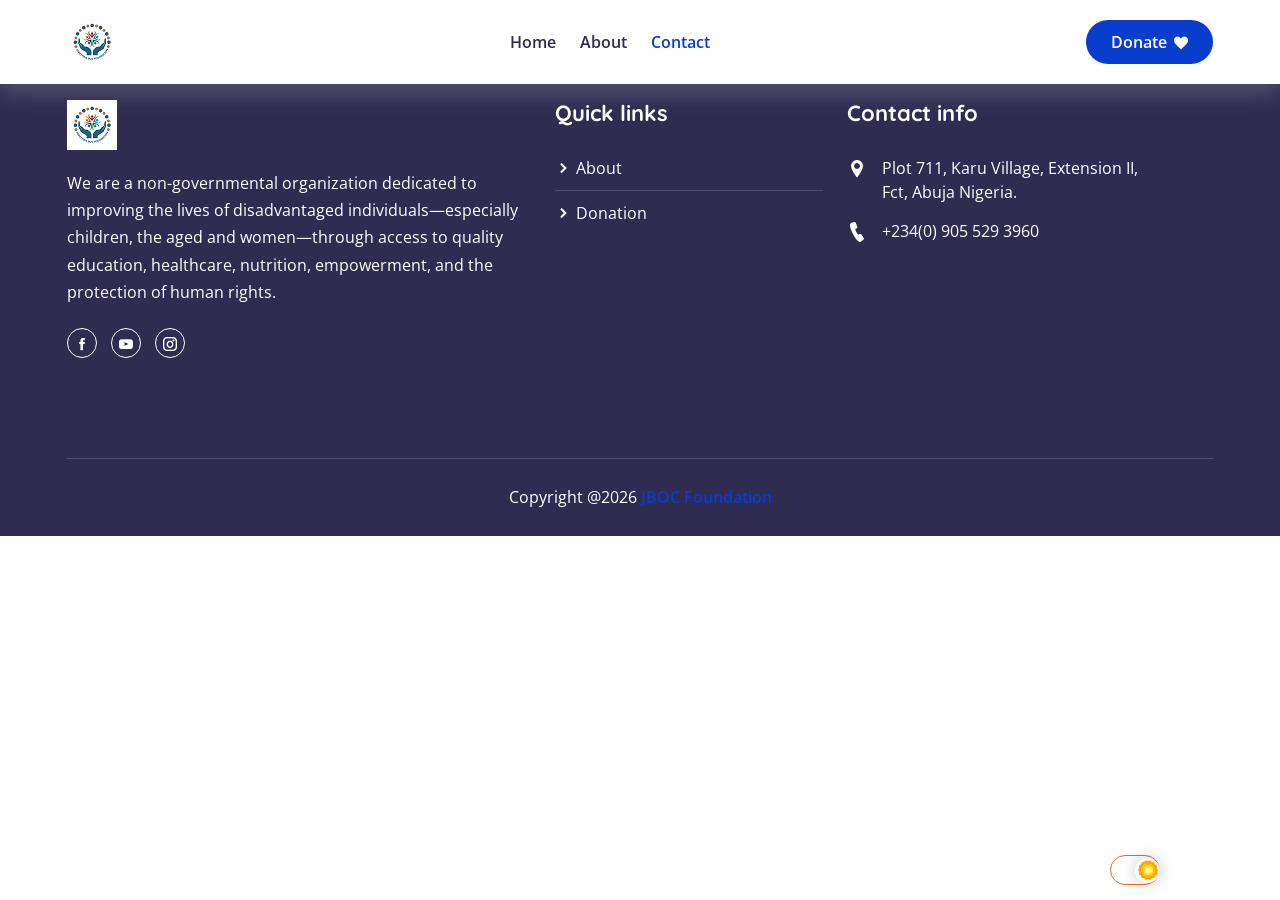
==== index.html @ 335aa2cb "ready for first look" ====
<!DOCTYPE html>
<html lang="zxx">
    
<head>
        <!--=== Meta Tags ===-->
        <meta charset="UTF-8">
        <meta http-equiv="X-UA-Compatible" content="IE=edge">
        <meta name="viewport" content="width=device-width, initial-scale=1">

        <!--=== Link of CSS ===-->
        <link rel="stylesheet" href="assets/css/bootstrap.min.css">
        <link rel="stylesheet" href="assets/css/icofont.min.css">
        <link rel="stylesheet" href="assets/css/meanmenu.css">
        <link rel="stylesheet" href="assets/css/modal-video.min.css">
        <link rel="stylesheet" href="assets/fonts/flaticon.css">
        <link rel="stylesheet" href="assets/css/animate.min.css">
        <link rel="stylesheet" href="assets/css/lightbox.min.css">
        <link rel="stylesheet" href="assets/css/owl.carousel.min.css">
        <link rel="stylesheet" href="assets/css/owl.theme.default.min.css">
        <link rel="stylesheet" href="assets/css/odometer.min.css">
        <link rel="stylesheet" href="assets/css/nice-select.min.css">
        <link rel="stylesheet" href="assets/css/style.css">
        <link rel="stylesheet" href="assets/css/responsive.css">
        <link rel="stylesheet" href="assets/css/theme-dark.css">

        <!--=== Title & Favicon ===-->
        <title>JBOC Foundation | Touching Lives, Making a Difference</title>
        <link rel="icon" type="image/png" href="assets/img/logo.png">
    </head>
    <body>
        <!-- Preloader -->
        <div class="loader">
            <img src="assets/img/logo.png" alt="Loading..." class="loader-logo">
          </div>
        <!-- End Preloader -->
        
        <!-- Navbar -->
        <div class="navbar-area sticky-top">
            <!-- Menu For Mobile Device -->
            <div class="mobile-nav">
                <a href="index.html" class="logo">
                    <img src="assets/img/logo-two.png" alt="Logo">
                </a>
            </div>

            <!-- Menu For Desktop Device -->
            <div class="main-nav">
                <div class="container">
                    <nav class="navbar navbar-expand-md navbar-light">
                        <a class="navbar-brand" href="index.html">
                            <img src="assets/img/logo.png" class="logo-one" alt="Logo">
                            <img src="assets/img/logo-two.png" class="logo-two" alt="Logo">
                        </a>
                        <div class="collapse navbar-collapse mean-menu" id="navbarSupportedContent">
                            <ul class="navbar-nav">
                                <li class="nav-item">
                                    <a href="index.html" class="nav-link">Home</a>
                                </li>
                                
                                <li class="nav-item">
                                    <a href="about.html" class="nav-link">About</a>
                                </li>
                              
                                <li class="nav-item">
                                    <a href="contact.html" class="nav-link active">Contact</a>
                                </li>
                            </ul>
                            <div class="side-nav">
                                <a class="donate-btn" href="#">
                                    Donate
                                    <i class="icofont-heart-alt"></i>
                                </a>
                            </div>
                        </div>
                    </nav>
                </div>
            </div>
        </div>
        <!-- End Navbar -->

       

        <!-- Footer -->
        <footer class="footer-area pt-100">
            <div class="container">
                <div class="row">

                    <div class="col-sm-6 col-lg-5">
                        <div class="footer-item">
                            <div class="footer-logo">
                                <a class="logo" href="index.html">
                                    <img src="assets/img/logo-two.png" alt="Logo">
                                </a>
                                <p>We are a non-governmental organization dedicated to improving the lives of disadvantaged individuals—especially children, the aged and women—through access to quality education, healthcare, nutrition, empowerment, and the protection of human rights.
                                </p>
                                <ul>
                                    <li>
                                        <a href="https://www.facebook.com/jbocfoundation/" target="_blank">
                                            <i class="icofont-facebook"></i>
                                        </a>
                                    </li>
                                    
                                    <li>
                                        <a href="https://www.youtube.com/@jamestinabocfoundation283" target="_blank">
                                            <i class="icofont-youtube-play"></i>
                                        </a>
                                    </li>
                                    <li>
                                        <a href="https://www.instagram.com/jbocfoundation/" target="_blank">
                                            <i class="icofont-instagram"></i>
                                        </a>
                                    </li>
                                </ul>
                            </div>
                        </div>
                    </div>

                 
                    <div class="col-sm-6 col-lg-3">
                        <div class="footer-item">
                            <div class="footer-links">
                                <h3>Quick links</h3>
                                <ul>
                                    <li>
                                        <a href="about.html">
                                            <i class="icofont-simple-right"></i>
                                            About
                                        </a>
                                    </li>
                                   
                                    <li>
                                        <a href="donation.html">
                                            <i class="icofont-simple-right"></i>
                                            Donation
                                        </a>
                                    </li>
                                </ul>
                            </div>
                        </div>
                    </div>

                    <div class="col-sm-6 col-lg-4">
                        <div class="footer-item">
                            <div class="footer-contact">
                                <h3>Contact info</h3>
                                <div class="contact-inner">
                                    <ul>
                                        <li>
                                            <i class="icofont-location-pin"></i>
                                            <a href="#">Plot 711, Karu Village, Extension II, <br> Fct, Abuja Nigeria.</a>
                                        </li>
                                        <li>
                                            <i class="icofont-ui-call"></i>
                                            <a href="tel:+2349055293960">+234(0) 905 529 3960</a>                                        </li>
                                    </ul>
                                </div>
                                
                            </div>
                        </div>
                    </div>

                </div>
                <div class="copyright-area">
                    <p>Copyright @<script data-cfasync="false" src="../../cdn-cgi/scripts/5c5dd728/cloudflare-static/email-decode.min.js"></script><script>document.write(new Date().getFullYear())</script> <a href="">JBOC Foundation</a></p>
                </div>
            </div>
        </footer>
        <!-- End Footer -->

        <!-- Go Top -->
        <div class="go-top">
            <i class="icofont-arrow-up"></i>
            <i class="icofont-arrow-up"></i>
        </div>
        <!-- End Go Top -->


        <!--=== Essential JS ===-->
        <script src="assets/js/jquery.min.js"></script>
        <script src="assets/js/bootstrap.bundle.min.js"></script>
        <script src="assets/js/form-validator.min.js"></script>
        <script src="assets/js/contact-form-script.js"></script>
        <script src="assets/js/jquery.ajaxchimp.min.js"></script>
        <script src="assets/js/jquery.meanmenu.js"></script>
        <script src="assets/js/jquery-modal-video.min.js"></script>
        <script src="assets/js/wow.min.js"></script>
        <script src="assets/js/lightbox.min.js"></script>
        <script src="assets/js/owl.carousel.min.js"></script>
        <script src="assets/js/odometer.min.js"></script>
        <script src="assets/js/jquery.appear.min.js"></script>
        <script src="assets/js/jquery.nice-select.min.js"></script>
        <script src="assets/js/custom.js"></script>
    </body>

</html>
---- assets/css/modal-video.min.css ----
@keyframes modal-video{from{opacity:0}to{opacity:1}}@keyframes modal-video-inner{from{transform:translate(0, 100px)}to{transform:translate(0, 0)}}.modal-video{position:fixed;top:0;left:0;width:100%;height:100%;background-color:rgba(0,0,0,0.5);z-index:1000000;cursor:pointer;opacity:1;animation-timing-function:ease-out;animation-duration:.3s;animation-name:modal-video;-webkit-transition:opacity .3s ease-out;-moz-transition:opacity .3s ease-out;-ms-transition:opacity .3s ease-out;-o-transition:opacity .3s ease-out;transition:opacity .3s ease-out}.modal-video-close{opacity:0}.modal-video-close .modal-video-movie-wrap{-webkit-transform:translate(0, 100px);-moz-transform:translate(0, 100px);-ms-transform:translate(0, 100px);-o-transform:translate(0, 100px);transform:translate(0, 100px)}.modal-video-body{max-width:940px;width:100%;height:100%;margin:0 auto;display:table}.modal-video-inner{display:table-cell;vertical-align:middle;width:100%;height:100%}.modal-video-movie-wrap{width:100%;height:0;position:relative;padding-bottom:56.25%;background-color:#333;animation-timing-function:ease-out;animation-duration:.3s;animation-name:modal-video-inner;-webkit-transform:translate(0, 0);-moz-transform:translate(0, 0);-ms-transform:translate(0, 0);-o-transform:translate(0, 0);transform:translate(0, 0);-webkit-transition:-webkit-transform .3s ease-out;-moz-transition:-moz-transform .3s ease-out;-ms-transition:-ms-transform .3s ease-out;-o-transition:-o-transform .3s ease-out;transition:transform .3s ease-out}.modal-video-movie-wrap iframe{position:absolute;top:0;left:0;width:100%;height:100%}.modal-video-close-btn{position:absolute;z-index:2;top:-35px;right:-35px;display:inline-block;width:35px;height:35px;overflow:hidden;border:none;background:transparent}.modal-video-close-btn:before{transform:rotate(45deg)}.modal-video-close-btn:after{transform:rotate(-45deg)}.modal-video-close-btn:before,.modal-video-close-btn:after{content:'';position:absolute;height:2px;width:100%;top:50%;left:0;margin-top:-1px;background:#fff;border-radius:5px;margin-top:-6px}
---- assets/css/style.css ----
/*
@File: Finod Template Style

* This file contains the styling for the actual template, this
is the file you need to edit to change the look of the
template.

This files table contents are outlined below>>>>>

*******************************************
*******************************************

** - Default CSS
** - Navbar CSS
** - Home Demo One CSS
** - Home Demo Two CSS
** - Home Demo Three CSS
** - About CSS
** - Donation Details CSS
** - Event Details CSS
** - Blog Details CSS
** - User CSS
** - FAQ CSS
** - Error CSS
** - Coming Soon CSS
** - Rules CSS
** - Go Top CSS
** - Preloader CSS
*/
@import url("https://fonts.googleapis.com/css2?family=Open+Sans:wght@400;600;700&amp;display=swap");
@import url("https://fonts.googleapis.com/css2?family=Quicksand:wght@400;500;600;700&amp;display=swap");
/*----- Default CSS -----*/
body {
  font-size: 16px;
  font-family: "Open Sans", sans-serif;
  background-color: #fff;
  color: #757575;
}

h1, h2, h3, h4, h5, h6 {
  font-weight: 700;
  color: #302c51;
  font-family: "Quicksand", sans-serif;
}

p {
  line-height: 1.7;
}

a {
  transition: 0.5s all ease;
  text-decoration: none;
}

img {
  max-width: 100%;
}

.d-table {
  width: 100%;
  height: 100%;
}

.d-table-cell {
  vertical-align: middle;
}

.ptb-100 {
  padding-top: 100px;
  padding-bottom: 100px;
}

.pt-100 {
  padding-top: 100px;
}

.pb-70 {
  padding-bottom: 70px;
}

.pb-100 {
  padding-bottom: 100px;
}

button:focus {
  outline: 0;
}

.btn.focus, .btn:focus {
  box-shadow: none;
}

ul {
  margin: 0;
  padding: 0;
}

.container {
  max-width: 1170px;
}

.common-btn {
  color: #fff;
  background-color: #093dce;
  display: inline-block;
  padding: 12px 25px;
  border-radius: 30px;
  font-weight: 600;
}
.common-btn:hover {
  color: #fff;
  background-color: #302c51;
  transform: translate(0, -5px);
}

.section-title {
  text-align: center;
  margin-bottom: 40px;
  margin-top: -5px;
  position: relative;
  z-index: 1;
}
.section-title .sub-title {
  display: inline-block;
  color: #093dce;
  margin-bottom: 10px;
}
.section-title h2 {
  font-size: 40px;
  margin-bottom: 10px;
}
.section-title p {
  margin-bottom: 0;
  max-width: 595px;
  margin-left: auto;
  margin-right: auto;
}

/*----- Home Demo One CSS -----*/
/*-- Header --*/
.header-area {
  background-color: #302c51;
  padding-top: 15px;
  padding-bottom: 15px;
  position: relative;
  z-index: 99999;
}
.header-area .left ul li {
  list-style-type: none;
  display: inline-block;
  margin-right: 15px;
}
.header-area .left ul li:last-child {
  margin-right: 0;
}
.header-area .left ul li i {
  display: inline-block;
  color: #fff;
  font-size: 15px;
}
.header-area .left ul li a {
  display: inline-block;
  color: #fff;
  font-size: 14px;
}
.header-area .left ul li a:hover {
  color: #093dce;
}
.header-area .right {
  text-align: right;
  vertical-align: middle;
}
.header-area .right ul {
  display: inline-block;
  margin-right: 20px;
}
.header-area .right ul li {
  list-style-type: none;
  display: inline-block;
  margin-right: 5px;
}
.header-area .right ul li:last-child {
  margin-right: 0;
}
.header-area .right ul li span {
  display: inline-block;
  color: #fff;
  margin-right: 5px;
  font-size: 14px;
}
.header-area .right ul li a {
  display: inline-block;
  width: 30px;
  height: 30px;
  text-align: center;
  color: #fff;
  border: 1px solid #fff;
  border-radius: 50%;
  font-size: 13px;
}
.header-area .right ul li a i {
  line-height: 30px;
}
.header-area .right ul li a:hover {
  color: #fff;
  background-color: #093dce;
  border: 1px solid #093dce;
}
.header-area .right .language {
  vertical-align: middle;
  display: inline-block;
}
.header-area .right .language .nice-select {
  height: 30px;
  line-height: 30px;
  border: 0;
  background: transparent;
  font-size: 16px;
  font-weight: 500;
  vertical-align: middle;
  color: #fff;
}
.header-area .right .language .nice-select:after {
  border-bottom: 2px solid #fff;
  border-right: 2px solid #fff;
}
.header-area .right .language .nice-select ul {
  border-radius: 0;
  box-shadow: 0px 0px 20px 0px #f1f1f1;
}
.header-area .right .language .nice-select ul li {
  font-size: 15px;
  display: block;
  color: #302c51;
  margin-right: 0;
}
.header-area .right .header-search {
  display: inline-block;
}
.header-area .right .header-search #search-btn {
  padding: 0;
  border-radius: 50%;
  color: #fff;
  width: 30px;
  height: 30px;
  border: 1px solid #fff;
  text-align: center;
  font-size: 13px;
  display: inline-block;
  line-height: 30px;
  cursor: pointer;
  transition: 0.5s all ease;
}
.header-area .right .header-search #search-btn:hover {
  color: #fff;
  border: 1px solid #093dce;
  background-color: #093dce;
}
.header-area .right .header-search #close-btn {
  padding: 0;
  position: fixed;
  top: 20px;
  right: 20px;
  z-index: 1;
  color: #fff;
  transition: 0.5s all ease;
  font-size: 25px;
  cursor: pointer;
}
.header-area .right .header-search #close-btn:hover {
  color: #093dce;
  transform: rotate(360deg);
}
.header-area .right .header-search #search-overlay {
  display: none;
  z-index: 999999;
}
.header-area .right .header-search .block {
  position: fixed;
  top: 0;
  right: 0;
  bottom: 0;
  left: 0;
  text-align: center;
  background-color: rgba(0, 0, 0, 0.9215686275);
}
.header-area .right .header-search .block:before {
  content: "";
  display: inline-block;
  height: 100%;
  vertical-align: middle;
}
.header-area .right .header-search .centered {
  display: inline-block;
  vertical-align: middle;
  width: 50%;
  padding: 10px 15px;
  color: #fff;
  border: 1px solid #fff;
  border-radius: 5px;
}
.header-area .right .header-search .centered #search-box {
  position: relative;
}
.header-area .right .header-search .centered #search-box form .form-control {
  height: 50px;
  border: 0;
  border-radius: 5px;
  padding-left: 20px;
}
.header-area .right .header-search .centered #search-box form .form-control:focus {
  border: 0;
  box-shadow: none;
}
.header-area .right .header-search .centered #search-box form .btn {
  position: absolute;
  top: 0;
  right: 0;
  color: #fff;
  background-color: #093dce;
  transition: 0.5s all ease;
  height: 100%;
  padding: 0;
  padding-left: 40px;
  padding-right: 40px;
  font-size: 18px;
  border-radius: 0 5px 5px 0;
}
.header-area .right .header-search .centered #search-box form .btn:hover {
  color: #fff;
  background-color: #302c51;
}

/*-- Navbar --*/
.navbar-light .navbar-brand .logo-two {
  display: none;
}

.main-nav {
  background: #fff;
  box-shadow: 0px 10px 20px 0px rgba(221, 221, 221, 0.2);
  transition: 0.5s all ease;
  padding-top: 12px;
  padding-bottom: 12px;
}
.main-nav.menu-shrink {
  padding-top: 10px;
  padding-bottom: 10px;
}
.main-nav nav {
  padding: 0;
}
.main-nav nav .navbar-nav {
  margin-left: auto;
  margin-right: auto;
}
.main-nav nav .navbar-nav .nav-item:hover a {
  color: #093dce;
}
.main-nav nav .navbar-nav .nav-item a {
  text-transform: capitalize;
  color: #302c51;
  font-weight: 600;
  margin-left: 12px;
  margin-right: 12px;
  transition: 0.5s all ease;
}
.main-nav nav .navbar-nav .nav-item a:hover, .main-nav nav .navbar-nav .nav-item a:focus, .main-nav nav .navbar-nav .nav-item a.active {
  color: #093dce;
}
.main-nav nav .navbar-nav .nav-item .dropdown-menu {
  padding: 0;
  background: #302c51;
  transition: 0.3s;
  border-radius: 0;
}
.main-nav nav .navbar-nav .nav-item .dropdown-menu li {
  border-bottom: 1px solid rgba(221, 221, 221, 0.2);
}
.main-nav nav .navbar-nav .nav-item .dropdown-menu li:last-child {
  border: 0;
}
.main-nav nav .navbar-nav .nav-item .dropdown-menu li:hover .dropdown-menu {
  top: 0 !important;
}
.main-nav nav .navbar-nav .nav-item .dropdown-menu li:hover a {
  color: #fff;
}
.main-nav nav .navbar-nav .nav-item .dropdown-menu li a {
  position: relative;
  font-weight: 600;
}
.main-nav nav .navbar-nav .nav-item .dropdown-menu li a:before {
  position: absolute;
  content: "";
  width: 5px;
  height: 5px;
  top: 18px;
  left: 17px;
  background-color: #fff;
  opacity: 0;
  visibility: hidden;
  transition: 0.5s all ease;
  animation: rotate360 1s infinite linear;
  border: 2px solid #093dce;
}
.main-nav nav .navbar-nav .nav-item .dropdown-menu li a:hover, .main-nav nav .navbar-nav .nav-item .dropdown-menu li a:focus, .main-nav nav .navbar-nav .nav-item .dropdown-menu li a.active {
  padding-left: 30px;
  color: #fff;
}
.main-nav nav .navbar-nav .nav-item .dropdown-menu li a:hover:before, .main-nav nav .navbar-nav .nav-item .dropdown-menu li a:focus:before, .main-nav nav .navbar-nav .nav-item .dropdown-menu li a.active:before {
  opacity: 1;
  visibility: visible;
}
.main-nav nav .navbar-nav .nav-item .dropdown-menu li .dropdown-menu {
  left: unset;
  right: -100%;
}
.main-nav nav .navbar-nav .nav-item .dropdown-menu li .dropdown-menu li a:hover, .main-nav nav .navbar-nav .nav-item .dropdown-menu li .dropdown-menu li a:focus, .main-nav nav .navbar-nav .nav-item .dropdown-menu li .dropdown-menu li a.active {
  color: #fff;
}
.main-nav .dropdown-toggle::after {
  display: none;
}

@keyframes rotate360 {
  0% {
    transform: rotate(0deg);
  }
  50% {
    transform: rotate(180deg);
  }
  100% {
    transform: rotate(360deg);
  }
}
.side-nav a {
  display: inline-block;
  color: #fff;
  background-color: #093dce;
  border-radius: 30px;
  padding: 10px 25px;
  font-weight: 600;
}
.side-nav a i {
  display: inline-block;
  margin-left: 3px;
  font-size: 14px;
  animation: heart-beat 2s infinite linear;
}
.side-nav a:hover {
  background-color: #302c51;
}

@keyframes heart-beat {
  0% {
    transform: scale(1);
  }
  50% {
    transform: scale(1.2);
  }
  100% {
    transform: scale(1);
  }
}
/*-- Banner --*/
.banner-area {
  height: 800px;
  background-image: url("../img/banner/banner-bg1.jpg");
  background-size: cover;
  background-position: center center;
  background-repeat: no-repeat;
  position: relative;
  background-attachment: fixed;
}
.banner-area:before {
  position: absolute;
  content: "";
  width: 100%;
  height: 100%;
  top: 0;
  left: 0;
  background-color: #302c51;
  opacity: 0.8;
}
.banner-area .banner-img {
  position: relative;
  text-align: center;
}
.banner-area .banner-img img:nth-child(1) {
  animation: border-transform-default 10s linear infinite alternate forwards;
  max-width: 550px;
  margin-left: auto;
  margin-right: auto;
}
.banner-area .banner-img img:nth-child(2) {
  position: absolute;
  bottom: -145px;
  right: 30px;
  max-width: 200px;
}

@keyframes border-transform-default {
  0%, to {
    border-radius: 63% 37% 54% 46%/55% 48% 52% 45%;
  }
  14% {
    border-radius: 40% 60% 54% 46%/49% 60% 40% 51%;
  }
  28% {
    border-radius: 54% 46% 38% 62%/49% 70% 30% 51%;
  }
  42% {
    border-radius: 61% 39% 55% 45%/61% 38% 62% 39%;
  }
  56% {
    border-radius: 61% 39% 67% 33%/70% 50% 50% 30%;
  }
  70% {
    border-radius: 50% 50% 34% 66%/56% 68% 32% 44%;
  }
  84% {
    border-radius: 46% 54% 50% 50%/35% 61% 39% 65%;
  }
}
.banner-content {
  margin-top: 80px;
  max-width: 630px;
  margin-left: auto;
  position: relative;
  z-index: 1;
}
.banner-content span {
  display: inline-block;
  font-weight: 600;
  color: #302c51;
  background-color: #fff;
  border-radius: 15px;
  padding: 5px 15px;
  margin-bottom: 25px;
}
.banner-content h1 {
  color: #fff;
  font-size: 55px;
  margin-bottom: 20px;
}
.banner-content p {
  margin-bottom: 35px;
  color: #fff;
  font-size: 18px;
}
.banner-content .banner-btn-area .banner-btn {
  margin-right: 15px;
  color: #302c51;
  background-color: #fff;
}
.banner-content .banner-btn-area .banner-btn:hover {
  color: #fff;
  background-color: #302c51;
}

.video-wrap {
  z-index: 2;
  position: absolute;
  top: 50%;
  left: 50%;
  transform: translateX(-50%) translateY(-50%);
}
.video-wrap .js-modal-btn {
  z-index: 10;
  display: inline-block;
  width: 100px;
  height: 100px;
  border-radius: 50%;
  position: relative;
  font-size: 40px;
  text-align: center;
  color: #093dce;
}
.video-wrap .js-modal-btn i {
  line-height: 100px;
}
.video-wrap .js-modal-btn:before {
  content: "";
  position: absolute;
  z-index: 0;
  left: 50%;
  top: 50%;
  transform: translateX(-50%) translateY(-50%);
  display: block;
  width: 100px;
  height: 100px;
  background-color: #fff;
  border-radius: 50%;
  z-index: -1;
  animation: pulse-border 1500ms ease-out infinite;
}
.video-wrap .js-modal-btn:after {
  content: "";
  position: absolute;
  z-index: 1;
  left: 50%;
  top: 50%;
  transform: translateX(-50%) translateY(-50%);
  display: block;
  width: 100px;
  height: 100px;
  background-color: #fff;
  border-radius: 50%;
  z-index: -1;
  transition: 0.5s all ease;
}
.video-wrap .js-modal-btn:hover {
  color: #fff;
}
.video-wrap .js-modal-btn:hover:before {
  background-color: #093dce;
}
.video-wrap .js-modal-btn:hover:after {
  background-color: #093dce;
}
.video-wrap span {
  display: inline-block;
  color: #093dce;
  font-weight: 600;
  position: relative;
  top: -20px;
  margin-left: 25px;
}

@keyframes pulse-border {
  0% {
    transform: translateX(-50%) translateY(-50%) translateZ(0) scale(1);
    opacity: 1;
  }
  100% {
    transform: translateX(-50%) translateY(-50%) translateZ(0) scale(1.5);
    opacity: 0;
  }
}
/*-- Video Banner --*/
.video-banner-area {
  position: relative;
  overflow: hidden;
  height: 100vh;
}
.video-banner-area .background-video {
  position: absolute;
  bottom: 0;
  left: 0;
  width: auto;
  height: auto;
  min-width: 100%;
  min-height: 100%;
  overflow: hidden;
}

.video-banner-content {
  position: relative;
  z-index: 1;
  max-width: 650px;
}
.video-banner-content h1 {
  color: #fff;
  font-size: 55px;
  margin-bottom: 20px;
}
.video-banner-content p {
  margin-bottom: 35px;
  color: #fff;
  font-size: 18px;
}
.video-banner-content .banner-btn-area .banner-btn {
  margin-right: 15px;
  color: #302c51;
  background-color: #fff;
}
.video-banner-content .banner-btn-area .banner-btn:hover {
  color: #fff;
  background-color: #302c51;
}

/*-- Dream --*/
.dream-area {
  background-color: #f4f8f7;
}

.dream-item {
  margin-bottom: 30px;
  box-shadow: 0px 0px 20px 0px rgba(221, 221, 221, 0.5490196078);
  border-radius: 30px 30px 0 30px;
  padding: 30px 25px 40px;
  position: relative;
  transition: 0.5s all ease;
  background-color: #fff;
}
.dream-item:hover {
  transform: translate(0, -10px);
  border-radius: 0;
}
.dream-item h3 {
  margin-bottom: 14px;
  font-size: 18px;
  line-height: 1.4;
}
.dream-item h3 a {
  color: #302c51;
}
.dream-item h3 a:hover {
  color: #093dce;
}
.dream-item p {
  margin-bottom: 20px;
}
.dream-item h4 {
  margin-bottom: 0;
  font-size: 15px;
  font-weight: 500;
}
.dream-item h4 span {
  color: #093dce;
  margin-right: 3px;
}
.dream-item .sub-span {
  display: inline-block;
  text-align: center;
  width: 35px;
  height: 35px;
  line-height: 35px;
  color: #302c51;
  background-color: #e5e6ff;
  border-radius: 50%;
  position: absolute;
  right: 25px;
  bottom: 35px;
  font-weight: 600;
}

/*-- About --*/
.about-area .about-img {
  margin-bottom: 30px;
  position: relative;
}
.about-area .about-img img {
  width: 100%;
  animation: border-transform-default 10s linear infinite alternate forwards;
}
.about-area .about-content {
  margin-bottom: 30px;
}
.about-area .about-content .section-title {
  text-align: left;
  margin-bottom: 16px;
}
.about-area .about-content .section-title h2 {
  margin-bottom: 0;
}
.about-area .about-content .about-span {
  display: block;
  color: #302c51;
  margin-bottom: 10px;
  font-weight: 600;
}
.about-area .about-content p {
  margin-bottom: 10px;
}
.about-area .about-content .about-btn-area {
  margin-top: 30px;
}
.about-area .about-content .about-btn-area .about-btn {
  background-color: #302c51;
  margin-right: 15px;
}
.about-area .about-content .about-btn-area .about-btn:hover {
  background-color: #093dce;
}

/*-- Feature --*/
.feature-area {
  background-image: url("../img/feature-bg.jpg");
  background-size: cover;
  background-position: center center;
  background-repeat: no-repeat;
  background-attachment: fixed;
}

.feature-item {
  margin-bottom: 30px;
  background-color: #23b187;
  border-radius: 30px 30px 0 30px;
  padding: 30px 30px 30px;
  transition: 0.5s all ease;
}
.feature-item.two {
  background-color: #093dce;
}
.feature-item.three {
  background-color: #302c51;
}
.feature-item:hover {
  border-radius: 0;
  transform: translate(0, -10px);
}
.feature-item i {
  display: inline-block;
  color: #fff;
  font-size: 40px;
  line-height: 40px;
  margin-bottom: 14px;
}
.feature-item h3 {
  margin-bottom: 10px;
  font-size: 22px;
}
.feature-item h3 a {
  color: #fff;
}
.feature-item h3 a:hover {
  letter-spacing: 1px;
}
.feature-item p {
  margin-bottom: 18px;
  color: #fff;
}
.feature-item .feature-btn {
  display: inline-block;
  color: #fff;
  font-weight: 600;
  border: 1px solid #fff;
  padding: 8px 25px;
  border-radius: 30px;
}
.feature-item .feature-btn:hover {
  color: #302c51;
  background-color: #fff;
}

/*-- Donation --*/
.donation-item {
  margin-bottom: 30px;
  box-shadow: 0px 0px 20px 0px rgba(221, 221, 221, 0.5490196078);
  border-radius: 30px 30px 0 30px;
  transition: 0.5s all ease;
}
.donation-item:hover {
  transform: translate(0, -10px);
  border-radius: 0;
  background-color: #302c51;
}
.donation-item:hover .img img {
  border-radius: 0;
}
.donation-item:hover .img .common-btn {
  opacity: 1;
  visibility: visible;
  bottom: 15px;
}
.donation-item:hover .top .tags {
  color: #fff;
}
.donation-item:hover .top h3 a {
  color: #fff;
}
.donation-item:hover .top h3 a:hover {
  color: #093dce;
}
.donation-item:hover .top p {
  color: #fff;
}
.donation-item:hover .bottom .skill:before {
  background: #fff;
}
.donation-item:hover .bottom ul li {
  color: #fff;
}
.donation-item:hover .bottom h4 {
  color: #fff;
}
.donation-item:hover .bottom .skill-bar span {
  color: #fff;
}
.donation-item .img {
  position: relative;
}
.donation-item .img img {
  width: 100%;
  border-radius: 30px 30px 0 30px;
  transition: 0.5s all ease;
}
.donation-item .img .common-btn {
  position: absolute;
  left: 0;
  right: 0;
  bottom: 0;
  text-align: center;
  max-width: 160px;
  margin-left: auto;
  margin-right: auto;
  opacity: 0;
  visibility: hidden;
}
.donation-item .inner {
  padding: 26px 30px 30px;
}
.donation-item .top .tags {
  display: inline-block;
  color: #093dce;
  font-weight: 600;
  margin-bottom: 12px;
}
.donation-item .top .tags:hover {
  color: #302c51;
}
.donation-item .top h3 {
  margin-bottom: 10px;
  font-size: 22px;
}
.donation-item .top h3 a {
  color: #302c51;
}
.donation-item .top h3 a:hover {
  color: #093dce;
}
.donation-item .top p {
  margin-bottom: 0;
  transition: 0.5s all ease;
}
.donation-item .bottom {
  position: relative;
  padding-top: 25px;
  overflow: hidden;
}
.donation-item .bottom .skill {
  margin-bottom: 20px;
  position: relative;
}
.donation-item .bottom .skill:before {
  position: absolute;
  content: "";
  width: 100%;
  height: 8px;
  bottom: 0;
  left: 0;
  display: block;
  background: #ebeded;
  border-radius: 30px;
  transition: 0.5s all ease;
}
.donation-item .bottom .skill-bar {
  width: 100%;
  height: 8px;
  background: #093dce;
  display: block;
  position: relative;
  border-radius: 30px;
}
.donation-item .bottom .skill-bar span {
  position: absolute;
  top: -26px;
  padding: 0;
  font-size: 15px;
  font-weight: 600;
  color: #302c51;
  margin-bottom: 0;
  display: inline-block;
  transition: 0.5s all ease;
}
.donation-item .bottom .skill1 {
  width: 85%;
}
.donation-item .bottom .skill1 .skill-count1 {
  right: 7px;
}
.donation-item .bottom .skill2 {
  width: 95%;
}
.donation-item .bottom .skill2 .skill-count2 {
  right: 7px;
}
.donation-item .bottom .skill3 {
  width: 90%;
}
.donation-item .bottom .skill3 .skill-count3 {
  right: 7px;
}
.donation-item .bottom .skill4 {
  width: 80%;
}
.donation-item .bottom .skill4 .skill-count4 {
  right: 7px;
}
.donation-item .bottom .skill5 {
  width: 75%;
}
.donation-item .bottom .skill5 .skill-count5 {
  right: 7px;
}
.donation-item .bottom .skill6 {
  width: 70%;
}
.donation-item .bottom .skill6 .skill-count6 {
  right: 7px;
}
.donation-item .bottom ul {
  display: flex;
  flex-wrap: wrap;
  margin-bottom: 18px;
}
.donation-item .bottom ul li {
  display: inline-block;
  flex: 0 0 50%;
  max-width: 50%;
  transition: 0.5s all ease;
}
.donation-item .bottom ul li:last-child {
  text-align: right;
}
.donation-item .bottom h4 {
  font-weight: 500;
  font-size: 16px;
  margin-bottom: 0;
  transition: 0.5s all ease;
}
.donation-item .bottom h4 span {
  color: #093dce;
}

/*-- Work --*/
.work-area {
  background-color: #f9f9f9;
}
.work-area .work-content {
  margin-bottom: 30px;
}
.work-area .work-content .section-title {
  text-align: left;
}
.work-area .work-content ul li {
  list-style-type: none;
  display: block;
  margin-bottom: 30px;
}
.work-area .work-content ul li:last-child {
  margin-bottom: 0;
}
.work-area .work-content ul li h3 {
  font-size: 22px;
  margin-bottom: 10px;
}
.work-area .work-content ul li h3 span {
  display: inline-block;
  width: 35px;
  height: 35px;
  text-align: center;
  line-height: 35px;
  color: #302c51;
  background-color: #e5e6ff;
  border-radius: 50%;
  font-weight: 600;
  font-size: 16px;
  margin-right: 10px;
}
.work-area .work-content ul li p {
  margin-bottom: 0;
}
.work-area .work-img {
  text-align: right;
  margin-bottom: 30px;
}
.work-area .work-img img {
  border-radius: 5px;
}
.work-area .work-img img:nth-child(1) {
  max-width: 405px;
}
.work-area .work-img img:nth-child(2) {
  max-width: 410px;
  margin-top: -150px;
  margin-right: 225px;
}

/*-- Benefit --*/
.benefit-item {
  margin-bottom: 30px;
  text-align: center;
  border-radius: 30px;
  padding: 30px 15px 30px;
  border: 1px dashed #82ca9c;
  transition: 0.5s all ease;
  background-color: #fff;
}
.benefit-item.two {
  border: 1px dashed #f49ac1;
}
.benefit-item.three {
  border: 1px dashed #8781bd;
}
.benefit-item.four {
  border: 1px dashed #f9ad81;
}
.benefit-item:hover {
  transform: translate(0, -10px);
}
.benefit-item:hover i {
  color: #fff;
  background-color: #302c51;
}
.benefit-item i {
  display: inline-block;
  width: 80px;
  height: 80px;
  line-height: 80px;
  text-align: center;
  border-radius: 50%;
  color: #302c51;
  background-color: #e5e6ff;
  font-size: 35px;
  margin-bottom: 18px;
  transition: 0.5s all ease;
}
.benefit-item h3 {
  font-size: 22px;
  margin-bottom: 10px;
  color: #093dce;
}
.benefit-item p {
  margin-bottom: 0;
}

/*-- Event --*/
.event-area {
  background-image: url("../img/event/event-bg.jpg");
  background-size: cover;
  background-position: center center;
  background-repeat: no-repeat;
  position: relative;
  background-attachment: fixed;
}
.event-area:before {
  position: absolute;
  content: "";
  width: 100%;
  height: 100%;
  top: 0;
  left: 0;
  background-color: #068761;
  opacity: 0.9;
}
.event-area .section-title .sub-title {
  color: #fff;
}
.event-area .section-title h2 {
  color: #fff;
  margin-bottom: 0;
}

.event-item {
  margin-bottom: 30px;
  position: relative;
  transition: 0.5s all ease;
}
.event-item:hover {
  transform: translate(0, -10px);
}
.event-item:hover img {
  border-radius: 0;
}
.event-item:hover:before {
  border-radius: 0;
}
.event-item:before {
  position: absolute;
  content: "";
  width: 100%;
  height: 100%;
  top: 0;
  left: 0;
  background: linear-gradient(180deg, rgba(48, 44, 81, 0.9377553704) 0%, rgba(48, 44, 81, 0) 74%);
  border-radius: 30px 30px 0 30px;
  transition: 0.5s all ease;
}
.event-item img {
  display: inline-block;
  border-radius: 30px 30px 0 30px;
  width: 100%;
  transition: 0.5s all ease;
}
.event-item .inner {
  position: absolute;
  top: 30px;
  left: 30px;
  padding-left: 90px;
}
.event-item .inner h4 {
  max-width: 65px;
  padding-top: 5px;
  padding-bottom: 5px;
  position: absolute;
  top: 0;
  left: 0;
  color: #093dce;
  margin-bottom: 0;
  font-size: 30px;
  background-color: #fff;
  border-radius: 5px;
  text-align: center;
  height: 75px;
}
.event-item .inner h4 span {
  color: #302c51;
  font-weight: 400;
  font-size: 24px;
  position: relative;
  top: -7px;
}
.event-item .inner h3 {
  margin-bottom: 10px;
  font-size: 22px;
  margin-top: 8px;
}
.event-item .inner h3 a {
  color: #fff;
}
.event-item .inner h3 a:hover {
  color: #093dce;
}
.event-item .inner ul li {
  list-style-type: none;
  display: inline-block;
  margin-right: 15px;
  color: #fff;
  font-size: 15px;
}
.event-item .inner ul li:last-child {
  margin-right: 0;
}
.event-item .inner ul li i {
  display: inline-block;
  color: #093dce;
  margin-right: 3px;
  font-size: 16px;
}

.event-item-right {
  padding-left: 90px;
  position: relative;
  border-bottom: 1px solid #2e9a7a;
  margin-bottom: 30px;
  padding-bottom: 30px;
}
.event-item-right:last-child {
  border-bottom: 0;
  padding-bottom: 0;
  margin-bottom: 30px;
}
.event-item-right h4 {
  max-width: 65px;
  position: absolute;
  top: 0;
  left: 0;
  color: #093dce;
  margin-bottom: 0;
  font-size: 30px;
  background-color: #fff;
  border-radius: 5px;
  text-align: center;
  height: 60px;
}
.event-item-right h4 span {
  color: #302c51;
  font-weight: 400;
  font-size: 20px;
  position: relative;
  top: -12px;
}
.event-item-right h3 {
  margin-bottom: 10px;
  font-size: 22px;
}
.event-item-right h3 a {
  color: #fff;
}
.event-item-right h3 a:hover {
  color: #093dce;
}
.event-item-right ul li {
  list-style-type: none;
  display: inline-block;
  margin-right: 15px;
  color: #fff;
  font-size: 15px;
}
.event-item-right ul li:last-child {
  margin-right: 0;
}
.event-item-right ul li i {
  display: inline-block;
  color: #093dce;
  margin-right: 3px;
  font-size: 16px;
}

/*-- Gallery --*/
.gallery-item {
  margin-bottom: 30px;
  position: relative;
  transition: 0.5s all ease;
}
.gallery-item:hover {
  transform: translate(0, -10px);
}
.gallery-item:hover img {
  border-radius: 0;
}
.gallery-item:hover:before {
  transform: scale(1);
  opacity: 0.8;
  visibility: visible;
  border-radius: 0;
}
.gallery-item:hover i {
  opacity: 1;
  visibility: visible;
}
.gallery-item:before {
  position: absolute;
  content: "";
  width: 100%;
  height: 100%;
  top: 0;
  left: 0;
  background-color: #302c51;
  opacity: 0;
  transition: 0.5s all ease;
  transform: scale(0.8);
  visibility: hidden;
  border-radius: 30px 30px 0 30px;
}
.gallery-item img {
  width: 100%;
  border-radius: 30px 30px 0 30px;
  transition: 0.5s all ease;
}
.gallery-item i {
  position: absolute;
  top: 50%;
  left: 50%;
  display: inline-block;
  color: #fff;
  font-size: 40px;
  transform: translateX(-50%) translateY(-50%);
  opacity: 0;
  visibility: hidden;
  transition: 0.5s all ease;
}

/*-- Blog --*/
.blog-area {
  background-color: #f9f9f9;
}

.blog-item {
  background-color: #fff;
  margin-bottom: 30px;
  border-radius: 30px 30px 0 30px;
  transition: 0.5s all ease;
}
.blog-item:hover {
  transform: translate(0, -10px);
  border-radius: 0;
}
.blog-item:hover .top a img {
  border-radius: 0;
}
.blog-item .top a {
  display: block;
}
.blog-item .top a img {
  width: 100%;
  border-radius: 30px 30px 0 30px;
  transition: 0.5s all ease;
}
.blog-item .bottom {
  padding: 25px 25px 28px;
}
.blog-item .bottom ul {
  margin-bottom: 16px;
}
.blog-item .bottom ul li {
  list-style-type: none;
  display: inline-block;
  margin-right: 15px;
  font-size: 15px;
}
.blog-item .bottom ul li:last-child {
  margin-right: 0;
}
.blog-item .bottom ul li i {
  color: #093dce;
  display: inline-block;
  margin-right: 3px;
  position: relative;
  top: -1px;
}
.blog-item .bottom ul li span {
  display: inline-block;
}
.blog-item .bottom ul li a {
  display: inline-block;
  color: #757575;
}
.blog-item .bottom ul li a:hover {
  color: #093dce;
}
.blog-item .bottom h3 {
  font-size: 22px;
  margin-bottom: 10px;
  line-height: 1.4;
}
.blog-item .bottom h3 a {
  color: #302c51;
}
.blog-item .bottom h3 a:hover {
  color: #093dce;
}
.blog-item .bottom p {
  margin-bottom: 12px;
}
.blog-item .bottom .blog-btn {
  display: inline-block;
  font-weight: 600;
  color: #093dce;
}
.blog-item .bottom .blog-btn:hover {
  color: #302c51;
}

/*-- Footer --*/
.footer-area {
  background-color: #302c51;
}
.footer-area .copyright-area {
  margin-top: 70px;
  text-align: center;
  border-top: 1px solid #4f4b6b;
  padding-top: 25px;
  padding-bottom: 25px;
}
.footer-area .copyright-area p {
  margin-bottom: 0;
  color: #fff;
}
.footer-area .copyright-area p a {
  display: inline-block;
  color: #093dce;
  font-weight: 600;
}
.footer-area .copyright-area p a:hover {
  color: #fff;
}

.footer-item {
  margin-bottom: 30px;
}
.footer-item h3 {
  margin-bottom: 30px;
  color: #fff;
  font-size: 22px;
}
.footer-item .footer-logo .logo {
  display: block;
  margin-bottom: 20px;
}
.footer-item .footer-logo p {
  margin-bottom: 22px;
  color: #fff;
}
.footer-item .footer-logo ul li {
  list-style-type: none;
  display: inline-block;
  margin-right: 10px;
}
.footer-item .footer-logo ul li:last-child {
  margin-right: 0;
}
.footer-item .footer-logo ul li a {
  width: 30px;
  height: 30px;
  text-align: center;
  color: #fff;
  border: 1px solid #fff;
  border-radius: 50%;
  font-size: 14px;
  display: inline-block;
}
.footer-item .footer-logo ul li a i {
  line-height: 30px;
}
.footer-item .footer-logo ul li a:hover {
  color: #093dce;
  background-color: #fff;
}
.footer-item .footer-causes .cause-inner {
  border-bottom: 1px solid #4f4b6b;
  margin-bottom: 20px;
  padding-bottom: 20px;
}
.footer-item .footer-causes .cause-inner:last-child {
  margin-bottom: 0;
  padding-bottom: 0;
  border-bottom: 0;
}
.footer-item .footer-causes .cause-inner ul {
  display: flex;
  flex-wrap: wrap;
}
.footer-item .footer-causes .cause-inner ul li {
  list-style-type: none;
  display: inline-block;
}
.footer-item .footer-causes .cause-inner ul li:nth-child(1) {
  flex: 0 0 25%;
  max-width: 25%;
}
.footer-item .footer-causes .cause-inner ul li:nth-child(2) {
  flex: 0 0 65%;
  max-width: 65%;
  margin-left: 15px;
}
.footer-item .footer-causes .cause-inner ul li img {
  border-radius: 5px;
}
.footer-item .footer-causes .cause-inner ul li h3 {
  margin-bottom: 0;
  font-size: 16px;
  line-height: 1.4;
}
.footer-item .footer-causes .cause-inner ul li h3 a {
  color: #fff;
}
.footer-item .footer-causes .cause-inner ul li h3 a:hover {
  color: #093dce;
}
.footer-item .footer-links ul li {
  list-style-type: none;
  display: block;
  border-bottom: 1px solid #4f4b6b;
  margin-bottom: 10px;
  padding-bottom: 10px;
}
.footer-item .footer-links ul li:last-child {
  margin-bottom: 0;
  padding-bottom: 0;
  border-bottom: 0;
}
.footer-item .footer-links ul li a {
  display: block;
  color: #fff;
}
.footer-item .footer-links ul li a:hover {
  color: #093dce;
}
.footer-item .footer-links ul li a i {
  display: inline-block;
  font-size: 17px;
}
.footer-item .footer-contact .contact-inner {
  border-bottom: 1px solid #4f4b6b;
  padding-bottom: 20px;
  margin-bottom: 20px;
}
.footer-item .footer-contact .contact-inner:last-child {
  border-bottom: 0;
  padding-bottom: 0;
  margin-bottom: 0;
}
.footer-item .footer-contact .contact-inner ul li {
  list-style-type: none;
  display: inline-block;
  position: relative;
  padding-left: 35px;
  margin-bottom: 15px;
}
.footer-item .footer-contact .contact-inner ul li:last-child {
  margin-bottom: 0;
}
.footer-item .footer-contact .contact-inner ul li i {
  display: inline-block;
  color: #fff;
  font-size: 20px;
  position: absolute;
  top: 3px;
  left: 0;
}
.footer-item .footer-contact .contact-inner ul li a {
  display: inline-block;
  color: #fff;
}
.footer-item .footer-contact .contact-inner ul li a:hover {
  color: #093dce;
}

/*----- Home Demo Two CSS -----*/
/*-- Banner --*/
.banner-area-two:hover .owl-prev, .banner-area-two:hover .owl-next {
  opacity: 1;
}
.banner-area-two .banner-img-one {
  background-image: url("../img/banner/banner-bg2.jpg");
}
.banner-area-two .banner-img-two {
  background-image: url("../img/banner/banner-bg2.jpg");
}
.banner-area-two .banner-img-three {
  background-image: url("../img/banner/banner-bg3.jpg");
}
.banner-area-two .banner-slider-item {
  height: 900px;
  background-size: cover;
  background-position: center center;
  background-repeat: no-repeat;
  position: relative;
}
.banner-area-two .banner-slider-item .banner-shape {
  position: absolute;
  left: -225px;
  right: 0;
  top: 170px;
  max-width: 530px;
  margin-left: auto;
  margin-right: auto;
}
.banner-area-two .banner-content {
  background-image: url("../img/banner/banner-main1.jpg");
  animation: border-transform-default 10s linear infinite alternate forwards;
  margin-top: 50px;
  max-width: 740px;
  margin-left: auto;
  margin-right: auto;
  text-align: center;
  padding: 100px 80px 100px;
  position: relative;
  z-index: 1;
}
.banner-area-two .banner-content:before {
  position: absolute;
  content: "";
  width: 100%;
  height: 100%;
  top: 0;
  left: 0;
  background-color: #093dce;
  opacity: 0.8;
  animation: border-transform-default 10s linear infinite alternate forwards;
  z-index: -1;
}
.banner-area-two .banner-content .banner-btn-area .banner-btn {
  color: #fff;
  background-color: #302c51;
}
.banner-area-two .banner-content .banner-btn-area .banner-btn:hover {
  color: #302c51;
  background-color: #fff;
}
.banner-area-two .owl-theme .owl-nav {
  margin-top: 0;
}
.banner-area-two .owl-prev {
  position: absolute;
  top: 48%;
  left: 20px;
  width: 50px;
  height: 50px;
  border-radius: 5px !important;
  color: #fff !important;
  background-color: #093dce !important;
  font-size: 30px !important;
  transition: 0.5s all ease;
  opacity: 0;
}
.banner-area-two .owl-prev i {
  line-height: 50px;
}
.banner-area-two .owl-prev:hover {
  color: #fff !important;
  background-color: #302c51 !important;
}
.banner-area-two .owl-next {
  position: absolute;
  top: 48%;
  right: 20px;
  width: 50px;
  height: 50px;
  border-radius: 5px !important;
  color: #fff !important;
  background-color: #093dce !important;
  font-size: 30px !important;
  transition: 0.5s all ease;
  opacity: 0;
}
.banner-area-two .owl-next i {
  line-height: 50px;
}
.banner-area-two .owl-next:hover {
  color: #fff !important;
  background-color: #302c51 !important;
}

/*-- Feature Two --*/
.feature-area.two {
  background-image: unset;
  position: relative;
  margin-top: -50px;
  z-index: 1;
}

/*-- About Two --*/
.about-area.two .about-content p {
  margin-bottom: 20px;
}
.about-area.two .about-content ul li {
  list-style-type: none;
  display: block;
  margin-bottom: 12px;
}
.about-area.two .about-content ul li:hover span {
  color: #fff;
  background-color: #302c51;
}
.about-area.two .about-content ul li:last-child {
  margin-bottom: 0;
}
.about-area.two .about-content ul li span {
  display: inline-block;
  width: 30px;
  height: 30px;
  line-height: 30px;
  color: #302c51;
  font-weight: 600;
  background-color: #e5e6ff;
  border-radius: 50%;
  text-align: center;
  font-size: 15px;
  margin-right: 5px;
  transition: 0.5s all ease;
}
.about-area.two .about-content .about-btn-area {
  margin-top: 35px;
}
.about-area.two .about-img .video-wrap .js-modal-btn {
  color: #fff;
}
.about-area.two .about-img .video-wrap .js-modal-btn:before {
  background-color: #093dce;
}
.about-area.two .about-img .video-wrap .js-modal-btn:after {
  background-color: #093dce;
}
.about-area.two .about-img .video-wrap .js-modal-btn:hover {
  color: #093dce;
}
.about-area.two .about-img .video-wrap .js-modal-btn:hover:before {
  background-color: #fff;
}
.about-area.two .about-img .video-wrap .js-modal-btn:hover:after {
  background-color: #fff;
}

/*-- Donation Two --*/
.donations-area.two {
  background-color: #f4f8f7;
}
.donations-area.two .donation-item {
  background-color: #fff;
}
.donations-area.two .donation-item:hover {
  background-color: #302c51;
}

/*-- Benefit Two --*/
.benefit-area.two .section-title {
  text-align: left;
}
.benefit-area.two .benefit-img {
  margin-bottom: 30px;
  position: relative;
}
.benefit-area.two .benefit-img img:nth-child(1) {
  width: 100%;
  animation: border-transform-default 10s linear infinite alternate forwards;
  z-index: 1;
  position: relative;
}
.benefit-area.two .benefit-img img:nth-child(2) {
  position: absolute;
  left: 0;
  bottom: 0;
}
.benefit-area.two .benefit-item {
  border: 0;
  padding: 0;
  text-align: left;
}

/*-- Team --*/
.team-item {
  text-align: center;
  margin-bottom: 30px;
  border-radius: 30px 30px 0 30px;
  box-shadow: 0px 0px 20px 0px rgba(221, 221, 221, 0.5490196078);
  transition: 0.5s all ease;
}
.team-item:hover {
  transform: translate(0, -10px);
  border: 0;
}
.team-item:hover .top img {
  border-radius: 0;
}
.team-item:hover .top ul {
  opacity: 1;
  visibility: visible;
  bottom: 15px;
}
.team-item .top {
  position: relative;
}
.team-item .top img {
  width: 100%;
  border-radius: 30px 30px 0 30px;
  transition: 0.5s all ease;
}
.team-item .top ul {
  position: absolute;
  left: 0;
  right: 0;
  bottom: 0;
  opacity: 0;
  visibility: hidden;
  transition: 0.5s all ease;
}
.team-item .top ul li {
  list-style-type: none;
  display: inline-block;
  margin-left: 3px;
  margin-right: 3px;
}
.team-item .top ul li a {
  display: block;
  width: 30px;
  height: 30px;
  text-align: center;
  color: #fff;
  background-color: #302c51;
  font-size: 14px;
  border-radius: 50%;
}
.team-item .top ul li a i {
  line-height: 30px;
}
.team-item .top ul li a:hover {
  transform: translate(0, -5px);
}
.team-item .bottom {
  padding: 28px 25px 30px;
}
.team-item .bottom h3 {
  font-size: 22px;
  margin-bottom: 5px;
}
.team-item .bottom span {
  display: block;
  color: #093dce;
}

/*----- Home Demo Three CSS -----*/
/*-- Banner --*/
.banner-area-two.three .banner-img-four {
  background-image: url("../img/banner/banner-bg5.jpg");
}
.banner-area-two.three .banner-img-five {
  background-image: url("../img/banner/banner-bg1.jpg");
}
.banner-area-two.three .banner-img-six {
  background-image: url("../img/banner/banner-bg6.jpg");
}
.banner-area-two.three .banner-slider-item {
  height: 850px;
}
.banner-area-two.three .banner-slider-item:before {
  position: absolute;
  content: "";
  width: 100%;
  height: 100%;
  top: 0;
  left: 0;
  background-color: #302c51;
  opacity: 0.6;
}
.banner-area-two.three .banner-content {
  background-image: unset;
  animation: unset;
  margin-top: 50px;
  max-width: 540px;
  margin-left: 0;
  margin-right: 0;
  text-align: left;
  padding: 0;
}
.banner-area-two.three .banner-content:before {
  display: none;
}

/*-- Benefit Two --*/
.benefit-area.three {
  background-color: #f9f9f9;
}

/*-- Donation Three --*/
.donations-area.three .donation-item {
  padding: 30px 30px 30px;
}
.donations-area.three .donation-item .inner {
  padding: 0;
}
.donations-area.three .donation-item .top p {
  margin-bottom: 25px;
}
.donations-area.three .donation-item .img .common-btn {
  opacity: 1;
  visibility: visible;
  bottom: -23px;
  z-index: 1;
}
.donations-area.three .donation-item .bottom {
  padding-top: 55px;
}

/*-- Counter --*/
.counter-item {
  text-align: center;
  margin-bottom: 30px;
}
.counter-item i {
  display: inline-block;
  color: #093dce;
  font-size: 45px;
  line-height: 45px;
  margin-bottom: 10px;
}
.counter-item h3 {
  margin-bottom: 6px;
  font-size: 60px;
}
.counter-item h3 .target {
  font-size: 35px;
  margin-left: -10px;
}
.counter-item p {
  margin-bottom: 0;
  font-weight: 600;
}

/*-- Testimonial --*/
.testimonial-area {
  background-color: #f9f9f9;
}
.testimonial-area .section-title h2 {
  margin-bottom: 0;
}
.testimonial-area .testimonial-img {
  margin-bottom: 30px;
}
.testimonial-area .testimonial-img img {
  width: 100%;
  border-radius: 30px 30px 0 30px;
  margin-bottom: 15px;
}
.testimonial-area .testimonial-img h3 {
  font-size: 22px;
  margin-bottom: 5px;
}
.testimonial-area .testimonial-img span {
  display: block;
}
.testimonial-area .testimonial-content {
  padding: 50px 50px 50px 30px;
  border-radius: 30px 30px 30px 0;
  box-shadow: 0px 0px 20px 0px rgba(221, 221, 221, 0.5490196078);
  position: relative;
  background-color: #fff;
  margin-top: 80px;
  margin-bottom: 30px;
}
.testimonial-area .testimonial-content:before {
  position: absolute;
  content: "";
  width: 80px;
  height: 100%;
  top: 0;
  left: -50px;
  background-color: #fff;
  border-radius: 30px 0 0 0;
}
.testimonial-area .testimonial-content ul {
  margin-bottom: 15px;
}
.testimonial-area .testimonial-content ul li {
  list-style-type: none;
  display: inline-block;
}
.testimonial-area .testimonial-content ul li i {
  display: inline-block;
  font-size: 18px;
}
.testimonial-area .testimonial-content ul li i.checked {
  color: #093dce;
}
.testimonial-area .testimonial-content p {
  margin-bottom: 0;
  font-weight: 600;
  font-size: 20px;
}
.testimonial-area .testimonial-content .quote {
  display: inline-block;
  color: #eeeefa;
  font-size: 55px;
  position: absolute;
  right: 15px;
  bottom: 15px;
}
.testimonial-area .owl-theme .owl-nav.disabled + .owl-dots {
  margin-top: 0;
}
.testimonial-area .owl-theme .owl-dots .owl-dot span {
  width: 35px;
  height: 8px;
  background: #bab9c4;
}
.testimonial-area .owl-theme .owl-dots .owl-dot.active span {
  background: #093dce;
}

/*-- Blog --*/
.blog-area.three {
  background-color: #fff;
}
.blog-area.three .blog-item {
  box-shadow: 0px 0px 20px 0px rgba(221, 221, 221, 0.5490196078);
}

/*----- About CSS -----*/
.title-bg-one {
  background-image: url("../img/banner/title-bg1.jpg");
}

.title-bg-two {
  background-image: url("../img/banner/title-bg2.jpg");
}

.title-bg-three {
  background-image: url("../img/banner/title-bg3.jpg");
}

.title-bg-four {
  background-image: url("../img/banner/title-bg4.jpg");
}

.title-bg-five {
  background-image: url("../img/banner/title-bg5.jpg");
}

.title-bg-six {
  background-image: url("../img/banner/title-bg6.jpg");
}

.title-bg-seven {
  background-image: url("../img/banner/title-bg7.jpg");
}

.title-bg-contact {
  background-image: url("../img/banner/title-bg-contact.jpg");
}

.title-bg-nine {
  background-image: url("../img/banner/title-bg9.jpg");
}

.title-bg-ten {
  background-image: url("../img/banner/title-bg10.jpg");
}

.title-bg-eleven {
  background-image: url("../img/banner/title-bg11.jpg");
}

.title-bg-twelve {
  background-image: url("../img/banner/title-bg12.jpg");
}

.title-bg-thirteen {
  background-image: url("../img/banner/title-bg13.jpg");
}

.title-bg-fourteen {
  background-image: url("../img/banner/title-bg14.jpg");
}

.page-title-area {
  height: 450px;
  background-size: cover;
  background-position: center center;
  background-repeat: no-repeat;
  position: relative;
}
.page-title-area:before {
  position: absolute;
  content: "";
  width: 100%;
  height: 100%;
  top: 0;
  left: 0;
  background-color: #302c51;
  opacity: 0.75;
}
.page-title-area .title-item {
  position: relative;
  z-index: 1;
  text-align: center;
  margin-top: 95px;
}
.page-title-area .title-item h2 {
  font-size: 65px;
  color: #fff;
  margin-bottom: 5px;
}
.page-title-area .title-item ul li {
  list-style-type: none;
  display: inline-block;
  margin-left: 14px;
  margin-right: 14px;
  position: relative;
}
.page-title-area .title-item ul li:before {
  position: absolute;
  content: "";
  width: 5px;
  height: 5px;
  top: 10px;
  left: 60px;
  background-color: #fff;
  transition: 0.5s all ease;
  animation: rotate360 1s infinite linear;
  border: 2px solid #093dce;
}
.page-title-area .title-item ul li:last-child:before {
  display: none;
}
.page-title-area .title-item ul li a {
  display: inline-block;
  color: #fff;
}
.page-title-area .title-item ul li a:hover {
  color: #093dce;
}
.page-title-area .title-item ul li span {
  display: inline-block;
  color: #fff;
}

.team-area.four {
  background-color: #f9f9f9;
}

.pagination-area {
  text-align: center;
}
.pagination-area ul li {
  list-style-type: none;
  display: inline-block;
  margin-left: 5px;
  margin-right: 5px;
}
.pagination-area ul li a {
  display: block;
  color: #093dce;
  background-color: #fff;
  box-shadow: 0px 0px 20px 0px rgba(221, 221, 221, 0.5490196078);
  padding: 5px 15px;
  border-radius: 8px 8px 0 8px;
}
.pagination-area ul li a:hover, .pagination-area ul li a.active {
  color: #fff;
  background-color: #093dce;
}

/*----- Donation Details CSS -----*/
.donation-details-area .details-item .details-img {
  margin-bottom: 25px;
}
.donation-details-area .details-item .details-img img {
  margin-bottom: 20px;
}
.donation-details-area .details-item .details-img h2 {
  font-size: 30px;
  margin-bottom: 15px;
  line-height: 1.4;
}
.donation-details-area .details-item .details-img p {
  margin-bottom: 10px;
}
.donation-details-area .details-item .details-img p:last-child {
  margin-bottom: 0;
}
.donation-details-area .details-item .details-img blockquote {
  background-color: #f9f9f9;
  padding: 30px 30px 30px 60px;
  font-size: 18px;
  font-weight: 600;
  color: #302c51;
  position: relative;
  margin-left: 35px;
  margin-top: 30px;
  margin-bottom: 25px;
}
.donation-details-area .details-item .details-img blockquote i {
  position: absolute;
  top: 45px;
  left: -35px;
  display: inline-block;
  width: 70px;
  height: 70px;
  line-height: 70px;
  text-align: center;
  background-color: #fff;
  color: #093dce;
  box-shadow: 0px 0px 20px 0px rgba(221, 221, 221, 0.5490196078);
  font-size: 30px;
  border-radius: 50%;
}
.donation-details-area .details-item .details-share {
  margin-bottom: 30px;
}
.donation-details-area .details-item .details-share .left ul li {
  list-style-type: none;
  display: inline-block;
  margin-right: 3px;
}
.donation-details-area .details-item .details-share .left ul li:last-child {
  margin-right: 0;
}
.donation-details-area .details-item .details-share .left ul li span {
  display: inline-block;
  font-weight: 600;
  margin-right: 5px;
}
.donation-details-area .details-item .details-share .left ul li a {
  display: block;
  width: 30px;
  height: 30px;
  text-align: center;
  color: #093dce;
  border: 1px solid #093dce;
  border-radius: 50%;
  font-size: 15px;
}
.donation-details-area .details-item .details-share .left ul li a i {
  line-height: 30px;
}
.donation-details-area .details-item .details-share .left ul li a:hover {
  color: #fff;
  background-color: #093dce;
}
.donation-details-area .details-item .details-share .right {
  text-align: right;
}
.donation-details-area .details-item .details-share .right ul li {
  list-style-type: none;
  display: inline-block;
  margin-right: 10px;
  position: relative;
}
.donation-details-area .details-item .details-share .right ul li:before {
  position: absolute;
  content: ",";
  color: #093dce;
  top: -5px;
  right: -7px;
  font-size: 20px;
}
.donation-details-area .details-item .details-share .right ul li:first-child:before {
  display: none;
}
.donation-details-area .details-item .details-share .right ul li:last-child {
  margin-right: 0;
}
.donation-details-area .details-item .details-share .right ul li:last-child:before {
  display: none;
}
.donation-details-area .details-item .details-share .right ul li span {
  display: inline-block;
  font-weight: 600;
}
.donation-details-area .details-item .details-share .right ul li a {
  display: inline-block;
  color: #093dce;
}
.donation-details-area .details-item .details-share .right ul li a:hover {
  color: #302c51;
}
.donation-details-area .details-item .details-payment {
  background-color: #fafafa;
  padding: 50px 50px 50px;
}
.donation-details-area .details-item .details-payment h3 {
  font-size: 25px;
  margin-bottom: 8px;
  margin-top: -5px;
}
.donation-details-area .details-item .details-payment .form-radio-area {
  margin-bottom: 30px;
}
.donation-details-area .details-item .details-payment .form-radio-area .form-check-label {
  color: #302c51;
}
.donation-details-area .details-item .details-payment .form-input-area .form-group {
  position: relative;
  margin-bottom: 15px;
}
.donation-details-area .details-item .details-payment .form-input-area .form-group label {
  margin-bottom: 0;
  position: absolute;
  top: 10px;
  left: 15px;
  color: #093dce;
  font-size: 20px;
}
.donation-details-area .details-item .details-payment .form-input-area .form-group .form-control {
  height: 50px;
  border-radius: 5px;
  border: 0;
  background-color: #fff;
  padding-left: 45px;
}
.donation-details-area .details-item .details-payment .form-input-area .form-group .form-control:focus {
  border: 0;
  box-shadow: none;
}
.donation-details-area .details-item .details-payment .form-input-area .common-btn {
  transition: 0.5s all ease;
  width: 100%;
  display: block;
}

.widget-area .widget-item {
  margin-bottom: 30px;
}
.widget-area .widget-item:last-child {
  margin-bottom: 0;
}
.widget-area .widget-item h3 {
  font-size: 22px;
  margin-bottom: 20px;
}
.widget-area .search {
  position: relative;
}
.widget-area .search .form-control {
  height: 50px;
  border-radius: 5px;
  padding-left: 15px;
  font-size: 15px;
  border: 0;
  background-color: #f9f9f9;
}
.widget-area .search .form-control:focus {
  border: 0;
  box-shadow: none;
}
.widget-area .search .btn {
  padding: 0;
  position: absolute;
  top: 10px;
  right: 15px;
  font-size: 20px;
  color: #093dce;
  transition: 0.5s all ease;
}
.widget-area .search .btn:hover {
  color: #302c51;
}
.widget-area .post .post-inner {
  margin-bottom: 15px;
}
.widget-area .post .post-inner:last-child {
  margin-bottom: 0;
}
.widget-area .post .post-inner ul {
  display: flex;
  flex-wrap: wrap;
}
.widget-area .post .post-inner ul li {
  list-style-type: none;
  display: inline-block;
}
.widget-area .post .post-inner ul li:nth-child(1) {
  flex: 0 0 28%;
  max-width: 28%;
}
.widget-area .post .post-inner ul li:nth-child(2) {
  flex: 0 0 67%;
  max-width: 67%;
  margin-left: 15px;
}
.widget-area .post .post-inner ul li h4 {
  font-size: 16px;
  margin-bottom: 3px;
}
.widget-area .post .post-inner ul li h4 a {
  color: #302c51;
}
.widget-area .post .post-inner ul li h4 a:hover {
  color: #093dce;
}
.widget-area .post .post-inner ul li p {
  margin-bottom: 0;
  font-size: 14px;
}
.widget-area .post .post-inner ul li p a {
  display: inline-block;
  color: #757575;
}
.widget-area .post .post-inner ul li p a:hover {
  color: #093dce;
}
.widget-area .common-right-content ul li {
  list-style-type: none;
  display: block;
  border-bottom: 1px solid #f5f2f2;
  position: relative;
  padding-left: 15px;
  margin-bottom: 10px;
  padding-bottom: 10px;
  transition: 0.5s all ease;
}
.widget-area .common-right-content ul li:hover {
  margin-left: 5px;
}
.widget-area .common-right-content ul li:before {
  position: absolute;
  content: "";
  top: 10px;
  left: 0;
  width: 8px;
  height: 8px;
  border-radius: 50%;
  background-color: #093dce;
}
.widget-area .common-right-content ul li:last-child {
  border-bottom: 0;
  padding-bottom: 0;
  margin-bottom: 0;
}
.widget-area .common-right-content ul li a {
  display: block;
  color: #302c51;
}
.widget-area .common-right-content ul li a:hover {
  color: #093dce;
}
.widget-area .instagram .instagram-item {
  position: relative;
}
.widget-area .instagram .instagram-item img {
  width: 100%;
}
.widget-area .instagram .instagram-item:before {
  position: absolute;
  content: "";
  width: 100%;
  height: 100%;
  top: 0;
  left: 0;
  background-color: #302c51;
  opacity: 0;
  visibility: hidden;
  transform: scale(0.5);
  transition: 0.5s all ease;
}
.widget-area .instagram .instagram-item a {
  display: inline-block;
  color: #fff;
  font-size: 35px;
  position: absolute;
  top: 50%;
  left: 50%;
  transform: translateX(-50%) translateY(-50%);
  transition: 0.5s all ease;
  opacity: 0;
  visibility: hidden;
}
.widget-area .instagram .instagram-item:hover:before {
  opacity: 0.7;
  visibility: visible;
  transform: scale(1);
}
.widget-area .instagram .instagram-item:hover a {
  visibility: visible;
  opacity: 1;
}

.event-area.four {
  background-image: unset;
}
.event-area.four:before {
  display: none;
}

/*----- Event Details CSS -----*/
.event-details-area .details-item .details-img img {
  margin-bottom: 20px;
}
.event-details-area .details-item .details-img h2 {
  font-size: 30px;
  margin-bottom: 15px;
  line-height: 1.4;
}
.event-details-area .details-item .details-img p {
  margin-bottom: 10px;
}
.event-details-area .details-item .details-img p:last-child {
  margin-bottom: 0;
}
.event-details-area .details-item .details-img ul {
  margin-top: 25px;
  margin-bottom: 20px;
}
.event-details-area .details-item .details-img ul li {
  list-style-type: none;
  display: block;
  margin-bottom: 10px;
  padding-left: 20px;
  position: relative;
  font-weight: 600;
}
.event-details-area .details-item .details-img ul li:before {
  position: absolute;
  content: "";
  width: 8px;
  height: 8px;
  border-radius: 50%;
  top: 8px;
  left: 0;
  background-color: #093dce;
}
.event-details-area .details-item .details-img ul li:last-child {
  margin-bottom: 0;
}

.widget-area .information ul li {
  list-style-type: none;
  display: block;
  margin-bottom: 12px;
}
.widget-area .information ul li:last-child {
  margin-bottom: 0;
}
.widget-area .information ul li span {
  display: inline-block;
  font-weight: 600;
  margin-right: 3px;
  color: #302c51;
}
.widget-area .information ul li a {
  display: inline-block;
  color: #757575;
}
.widget-area .information ul li a:hover {
  color: #093dce;
}

/*----- Blog Details CSS -----*/
.blog-details-area .details-item .details-img img {
  margin-bottom: 20px;
}
.blog-details-area .details-item .details-img h2 {
  font-size: 30px;
  margin-bottom: 5px;
  line-height: 1.4;
}
.blog-details-area .details-item .details-img ul {
  margin-bottom: 10px;
}
.blog-details-area .details-item .details-img ul li {
  list-style-type: none;
  display: inline-block;
  margin-right: 20px;
  font-size: 14px;
}
.blog-details-area .details-item .details-img ul li:last-child {
  margin-right: 0;
}
.blog-details-area .details-item .details-img ul li i {
  display: inline-block;
  font-size: 16px;
  color: #093dce;
  margin-right: 3px;
  position: relative;
  top: -1px;
}
.blog-details-area .details-item .details-img ul li a {
  display: inline-block;
  color: #757575;
}
.blog-details-area .details-item .details-img ul li a:hover {
  color: #093dce;
}
.blog-details-area .details-item .details-img p {
  margin-bottom: 10px;
}
.blog-details-area .details-item .details-img .img {
  padding-top: 20px;
}
.blog-details-area .details-item .details-img .img img {
  width: 100%;
  margin-bottom: 30px;
}
.blog-details-area .details-item .details-img .img p {
  margin-bottom: 30px;
}
.blog-details-area .details-item .details-img blockquote {
  background-color: #f9f9f9;
  padding: 30px 30px 30px 60px;
  font-size: 18px;
  font-weight: 600;
  color: #302c51;
  position: relative;
  margin-left: 35px;
  margin-bottom: 25px;
}
.blog-details-area .details-item .details-img blockquote i {
  position: absolute;
  top: 45px;
  left: -35px;
  display: inline-block;
  width: 70px;
  height: 70px;
  line-height: 70px;
  text-align: center;
  background-color: #fff;
  color: #093dce;
  box-shadow: 0px 0px 20px 0px rgba(221, 221, 221, 0.5490196078);
  font-size: 30px;
  border-radius: 50%;
}
.blog-details-area .details-item .details-img .img-area {
  padding-top: 20px;
}
.blog-details-area .details-item .details-img .img-area img {
  margin-bottom: 30px;
  width: 100%;
}
.blog-details-area .details-item .details-share {
  margin-bottom: 30px;
}
.blog-details-area .details-item .details-share .left ul li {
  list-style-type: none;
  display: inline-block;
  margin-right: 3px;
}
.blog-details-area .details-item .details-share .left ul li:last-child {
  margin-right: 0;
}
.blog-details-area .details-item .details-share .left ul li span {
  display: inline-block;
  font-weight: 600;
  margin-right: 5px;
}
.blog-details-area .details-item .details-share .left ul li a {
  display: block;
  width: 30px;
  height: 30px;
  text-align: center;
  color: #093dce;
  border: 1px solid #093dce;
  border-radius: 50%;
  font-size: 15px;
}
.blog-details-area .details-item .details-share .left ul li a i {
  line-height: 30px;
}
.blog-details-area .details-item .details-share .left ul li a:hover {
  color: #fff;
  background-color: #093dce;
}
.blog-details-area .details-item .details-share .right {
  text-align: right;
}
.blog-details-area .details-item .details-share .right ul li {
  list-style-type: none;
  display: inline-block;
  margin-right: 10px;
  position: relative;
}
.blog-details-area .details-item .details-share .right ul li:before {
  position: absolute;
  content: ",";
  color: #093dce;
  top: -5px;
  right: -7px;
  font-size: 20px;
}
.blog-details-area .details-item .details-share .right ul li:first-child:before {
  display: none;
}
.blog-details-area .details-item .details-share .right ul li:last-child {
  margin-right: 0;
}
.blog-details-area .details-item .details-share .right ul li:last-child:before {
  display: none;
}
.blog-details-area .details-item .details-share .right ul li span {
  display: inline-block;
  font-weight: 600;
}
.blog-details-area .details-item .details-share .right ul li a {
  display: inline-block;
  color: #093dce;
}
.blog-details-area .details-item .details-share .right ul li a:hover {
  color: #302c51;
}
.blog-details-area .details-item .details-comment {
  margin-bottom: 30px;
}
.blog-details-area .details-item .details-comment h3 {
  font-size: 22px;
  margin-bottom: 30px;
}
.blog-details-area .details-item .details-comment ul li {
  list-style-type: none;
  display: inline-block;
  position: relative;
  padding-left: 130px;
  margin-bottom: 30px;
}
.blog-details-area .details-item .details-comment ul li:last-child {
  margin-bottom: 0;
  margin-left: 70px;
}
.blog-details-area .details-item .details-comment ul li img {
  position: absolute;
  top: 0;
  left: 0;
  border-radius: 50%;
}
.blog-details-area .details-item .details-comment ul li h4 {
  font-size: 17px;
  margin-bottom: 5px;
}
.blog-details-area .details-item .details-comment ul li span {
  display: block;
  font-size: 14px;
  margin-bottom: 10px;
}
.blog-details-area .details-item .details-comment ul li p {
  margin-bottom: 0;
}
.blog-details-area .details-item .details-comment ul li a {
  display: inline-block;
  color: #093dce;
  font-weight: 600;
  position: absolute;
  top: 0;
  right: 0;
}
.blog-details-area .details-item .details-comment ul li a:hover {
  color: #302c51;
}
.blog-details-area .details-item .details-post {
  background-color: #fafafa;
  padding: 50px 50px 50px;
}
.blog-details-area .details-item .details-post h3 {
  font-size: 22px;
  margin-bottom: 15px;
  margin-top: -5px;
}
.blog-details-area .details-item .details-post .form-group {
  position: relative;
  margin-bottom: 15px;
}
.blog-details-area .details-item .details-post .form-group label {
  margin-bottom: 0;
  position: absolute;
  top: 10px;
  left: 15px;
  color: #093dce;
  font-size: 20px;
}
.blog-details-area .details-item .details-post .form-group .form-control {
  height: 50px;
  border-radius: 5px;
  border: 0;
  background-color: #fff;
  padding-left: 45px;
  font-size: 15px;
}
.blog-details-area .details-item .details-post .form-group .form-control:focus {
  border: 0;
  box-shadow: none;
}
.blog-details-area .details-item .details-post .form-group textarea {
  height: auto !important;
  padding-top: 13px;
}
.blog-details-area .details-item .details-post .common-btn {
  transition: 0.5s all ease;
  width: 100%;
  display: block;
}

.widget-area .admin {
  background-color: #fafafa;
  padding: 30px 30px 30px;
  text-align: center;
}
.widget-area .admin img {
  border-radius: 50%;
  margin-bottom: 15px;
}
.widget-area .admin h4 {
  margin-bottom: 12px;
  font-size: 18px;
}
.widget-area .admin span {
  display: block;
  font-size: 15px;
  margin-bottom: 12px;
}
.widget-area .admin ul li {
  list-style-type: none;
  display: inline-block;
  margin-left: 3px;
  margin-right: 3px;
}
.widget-area .admin ul li a {
  display: inline-block;
  width: 30px;
  height: 30px;
  text-align: center;
  color: #093dce;
  background-color: #fff;
  box-shadow: 0px 0px 20px 0px rgba(221, 221, 221, 0.5490196078);
  border-radius: 50%;
  font-size: 15px;
}
.widget-area .admin ul li a i {
  line-height: 30px;
}
.widget-area .admin ul li a:hover {
  color: #fff;
  background-color: #093dce;
}

/*----- Contact CSS -----*/
.contact-info-area {
  max-width: 800px;
  margin-left: auto;
  margin-right: auto;
}
.contact-info-area .contact-info {
  margin-bottom: 30px;
  text-align: center;
}
.contact-info-area .contact-info i {
  display: inline-block;
  color: #093dce;
  font-size: 22px;
  margin-bottom: 10px;
}
.contact-info-area .contact-info span {
  display: block;
  color: #093dce;
  font-weight: 600;
  font-size: 22px;
  margin-bottom: 5px;
}
.contact-info-area .contact-info a {
  display: block;
  color: #302c51;
}
.contact-info-area .contact-info a:hover {
  color: #093dce;
}

.contact-area #contactForm {
  margin-bottom: 30px;
  max-width: 800px;
  margin-left: auto;
  margin-right: auto;
}
.contact-area #contactForm h2 {
  font-size: 25px;
  margin-bottom: 5px;
  margin-top: -5px;
}
.contact-area #contactForm p {
  margin-bottom: 30px;
}
.contact-area #contactForm .form-group {
  margin-bottom: 15px;
  position: relative;
}
.contact-area #contactForm .form-group label {
  margin-bottom: 0;
}
.contact-area #contactForm .form-group label i {
  position: absolute;
  top: 40px;
  left: 12px;
  display: inline-block;
  font-size: 17px;
  color: #093dce;
}
.contact-area #contactForm .form-group label a {
  color: #093dce;
  transition: 0.5s all ease;
}
.contact-area #contactForm .form-group label a:hover {
  color: #2e9a7a;
}
.contact-area #contactForm .form-group .form-check {
  display: inline-block;
}
.contact-area #contactForm .form-group .form-control {
  height: 50px;
  border-radius: 5px;
  background-color: #f9f9f9;
  padding-left: 40px;
  font-size: 15px;
  border: 0;
}
.contact-area #contactForm .form-group .form-control:focus {
  border: 0;
  box-shadow: none;
}
.contact-area #contactForm .form-group textarea {
  height: auto !important;
  padding-top: 13px;
}
.contact-area #contactForm .form-group .list-unstyled {
  font-size: 15px;
  margin-top: 10px;
  color: #dc3545;
}
.contact-area #contactForm .common-btn {
  width: 100%;
  text-align: center;
  display: block;
  transition: 0.5s all ease;
  opacity: 1;
}
.contact-area #contactForm .text-danger {
  margin-bottom: 0;
  margin-top: 10px;
  font-size: 22px;
  color: #dc3545;
}
.contact-area #contactForm .text-success {
  margin-bottom: 0;
  margin-top: 10px;
  font-size: 22px;
  color: #28a745;
}

.map-area #map {
  width: 100%;
  display: block;
  height: 400px;
  border: 0;
}

/*----- User CSS -----*/
.user-form-area .user-img {
  background-image: url("../img/user-form-bg.jpg");
  background-size: cover;
  background-position: center center;
  background-repeat: no-repeat;
  width: 100%;
  height: 100%;
}
.user-form-area .user-img img {
  display: none;
}
.user-form-area .user-content {
  height: 100vh;
}
.user-form-area .user-content .user-content-inner {
  text-align: center;
  max-width: 640px;
  margin-left: auto;
  margin-right: auto;
}
.user-form-area .user-content .user-content-inner .top {
  margin-bottom: 40px;
}
.user-form-area .user-content .user-content-inner .top .logo-two {
  display: none;
}
.user-form-area .user-content .user-content-inner .top a {
  display: block;
  margin-bottom: 30px;
}
.user-form-area .user-content .user-content-inner .top h2 {
  font-size: 25px;
  margin-bottom: 0;
  background-color: #fafafa;
  border-left: 2px solid #093dce;
  border-right: 2px solid #093dce;
  padding-top: 15px;
  padding-bottom: 17px;
}
.user-form-area .user-content .user-content-inner .form-group {
  margin-bottom: 20px;
}
.user-form-area .user-content .user-content-inner .form-group .form-control {
  height: 50px;
  padding-left: 15px;
  font-size: 15px;
  border: 1px solid #f1f1f1;
  transition: 0.5s all ease;
}
.user-form-area .user-content .user-content-inner .form-group .form-control:focus {
  border: 1px solid #093dce;
  box-shadow: none;
}
.user-form-area .user-content .user-content-inner .common-btn {
  display: block;
  width: 100%;
  text-align: center;
  transition: 0.5s all ease;
}
.user-form-area .user-content .user-content-inner .bottom {
  margin-top: 30px;
}
.user-form-area .user-content .user-content-inner .bottom p {
  margin-bottom: 25px;
}
.user-form-area .user-content .user-content-inner .bottom p a {
  color: #302c51;
  font-weight: 600;
}
.user-form-area .user-content .user-content-inner .bottom p a:hover {
  color: #093dce;
}
.user-form-area .user-content .user-content-inner .bottom h4 {
  font-weight: 400;
  font-size: 15px;
  margin-bottom: 30px;
  position: relative;
}
.user-form-area .user-content .user-content-inner .bottom h4:before {
  position: absolute;
  content: "";
  width: 45%;
  height: 1px;
  top: 10px;
  left: 0;
  background-color: #093dce;
}
.user-form-area .user-content .user-content-inner .bottom h4:after {
  position: absolute;
  content: "";
  width: 45%;
  height: 1px;
  top: 10px;
  right: 0;
  background-color: #093dce;
}
.user-form-area .user-content .user-content-inner .bottom ul {
  margin: 0;
  padding: 0;
}
.user-form-area .user-content .user-content-inner .bottom ul li {
  list-style-type: none;
  display: inline-block;
  margin-bottom: 15px;
  margin-left: 5px;
  margin-right: 5px;
}
.user-form-area .user-content .user-content-inner .bottom ul li:last-child {
  margin-bottom: 0;
}
.user-form-area .user-content .user-content-inner .bottom ul li:last-child a {
  color: #4885ed;
  border: 1px solid #4885ed;
}
.user-form-area .user-content .user-content-inner .bottom ul li:last-child a:hover {
  background-color: #4885ed;
}
.user-form-area .user-content .user-content-inner .bottom ul li a {
  display: block;
  border: 1px solid #3B5998;
  color: #3B5998;
  border-radius: 30px;
  padding: 10px 25px 10px 20px;
  font-weight: 500;
}
.user-form-area .user-content .user-content-inner .bottom ul li a i {
  display: inline-block;
  font-size: 18px;
  position: relative;
  top: 1px;
}
.user-form-area .user-content .user-content-inner .bottom ul li a:hover {
  color: #fff;
  background-color: #3B5998;
}

.testimonial-area.two .testimonial-img {
  margin-bottom: 0;
}
.testimonial-area.two .testimonial-content {
  margin-bottom: 0;
}
.testimonial-area.two .row {
  margin-bottom: 30px;
}

/*-- FAQ --*/
.faq-area .accordion {
  margin-bottom: 30px;
}
.faq-area .accordion p {
  display: none;
  padding: 20px 25px 20px;
  margin-bottom: 0;
}
.faq-area .accordion li {
  position: relative;
  list-style-type: none;
  margin-bottom: 20px;
  display: block;
  box-shadow: 0px 0px 30px 0px rgba(221, 221, 221, 0.2588235294);
  border-radius: 5px;
}
.faq-area .accordion li:first-child {
  border-top: 0;
}
.faq-area .accordion li:last-child {
  margin-bottom: 0;
}
.faq-area .accordion li a {
  width: 100%;
  display: block;
  cursor: pointer;
  font-size: 18px;
  font-weight: 500;
  color: #302c51;
  padding: 13px 38px 13px 20px;
  border-radius: 5px;
}
.faq-area .accordion li a.active {
  color: #fff;
  background-color: #093dce;
}
.faq-area .accordion li a.active i {
  color: #fff;
  opacity: 0;
}
.faq-area .accordion li a.active i.two {
  opacity: 1;
}
.faq-area .accordion li a i {
  position: absolute;
  top: 19px;
  right: 20px;
  color: #302c51;
  display: inline-block;
  font-size: 18px;
  opacity: 1;
  transition: 0.5s all ease;
}
.faq-area .accordion li a i.two {
  opacity: 0;
}
.faq-area .faq-img {
  margin-bottom: 30px;
}
.faq-area .faq-img img {
  width: 100%;
}

/*----- Error CSS -----*/
.error-area {
  height: 100vh;
}
.error-area .error-item {
  text-align: center;
}
.error-area .error-item h1 {
  font-size: 150px;
  margin-bottom: 5px;
}
.error-area .error-item h2 {
  font-size: 30px;
  margin-bottom: 15px;
}
.error-area .error-item p {
  margin-bottom: 30px;
  max-width: 600px;
  margin-left: auto;
  margin-right: auto;
}

/*----- Coming Soon CSS -----*/
.coming-soon-area {
  height: 100vh;
  text-align: center;
  max-width: 800px;
  margin-left: auto;
  margin-right: auto;
}
.coming-soon-area .soon-item h1 {
  font-size: 100px;
  font-weight: 900;
  color: #093dce;
  margin-bottom: 15px;
}
.coming-soon-area .soon-item span {
  display: inline-block;
  font-weight: 600;
  font-size: 18px;
  margin-bottom: 30px;
  color: #302c51;
  position: relative;
}
.coming-soon-area .soon-item span:before {
  position: absolute;
  content: "";
  width: 35px;
  height: 2px;
  left: -45px;
  top: 14px;
  background-color: #302c51;
}
.coming-soon-area .soon-item span:after {
  position: absolute;
  content: "";
  width: 35px;
  height: 2px;
  right: -45px;
  top: 14px;
  background-color: #302c51;
}
.coming-soon-area .soon-item .coming-inner {
  margin-bottom: 30px;
  border-radius: 5px;
}
.coming-soon-area .soon-item .coming-inner h3 {
  font-weight: 700;
  font-size: 50px;
  margin-bottom: 0;
}
.coming-soon-area .soon-item .coming-inner p {
  margin-bottom: 0;
}

/*----- Rules CSS -----*/
.rules-area {
  max-width: 800px;
  margin-left: auto;
  margin-right: auto;
}
.rules-area .rules-item h3 {
  font-size: 22px;
  margin-bottom: 10px;
}
.rules-area .rules-item ul {
  margin-bottom: 30px;
}
.rules-area .rules-item ul li {
  list-style-type: none;
  display: inline-block;
  position: relative;
  padding-left: 15px;
  margin-bottom: 10px;
}
.rules-area .rules-item ul li:last-child {
  margin-bottom: 0;
}
.rules-area .rules-item ul li:before {
  position: absolute;
  content: "";
  top: 9px;
  left: 0;
  width: 7px;
  height: 7px;
  border-radius: 50%;
  background-color: #093dce;
}
.rules-area .rules-item p {
  margin-bottom: 30px;
}
.rules-area .rules-item p:last-child {
  margin-bottom: 0;
}

/*----- Go Top CSS -----*/
.go-top {
  position: fixed;
  cursor: pointer;
  bottom: 15px;
  right: 0;
  color: #ffffff;
  background-color: #093dce;
  z-index: 4;
  width: 45px;
  text-align: center;
  height: 45px;
  opacity: 0;
  visibility: hidden;
  transition: 0.9s;
  border-radius: 50%;
  border: 1px solid #093dce;
}
.go-top i {
  position: absolute;
  top: 50%;
  transform: translateY(-50%);
  left: 0;
  right: 0;
  margin: 0 auto;
  transition: 0.6s;
  font-size: 25px;
  line-height: 45px;
}
.go-top i:last-child {
  opacity: 0;
  visibility: hidden;
  top: 60%;
}
.go-top.active {
  right: 1%;
  transform: translateY(-1%);
  opacity: 1;
  visibility: visible;
}
.go-top:hover, .go-top:focus {
  color: #ffffff;
  border: 1px solid #302c51;
  background-color: #302c51;
}
.go-top:hover i:first-child, .go-top:focus i:first-child {
  opacity: 0;
  top: 0;
  visibility: hidden;
}
.go-top:hover i:last-child, .go-top:focus i:last-child {
  opacity: 1;
  visibility: visible;
  top: 50%;
}

/*----- Preloader CSS -----*/
.loader {
  position: fixed;
  top: 0;
  left: 0;
  width: 100%;
  height: 100%;
  z-index: 99999999;
  background: #fff;
  display: flex;
  justify-content: center;
  align-items: center;
}

.loader img {
  width: 120px; /* Adjust size as needed */
  height: auto;
}


@keyframes pre-rotate {
  0% {
    transform: rotate(180deg);
  }
  50% {
    transform: rotate(360deg);
  }
}
/*----- Buy Now Btn -----*/
.buy-now-btn {
  right: 20px;
  z-index: 99;
  top: 50%;
  position: fixed;
  transform: translateY(-50%);
  border-radius: 30px;
  display: inline-block;
  color: #fff;
  background-color: #82b440;
  padding: 10px 20px 10px 42px;
  box-shadow: 0 1px 20px 1px #82b440;
  font-size: 13px;
  font-weight: 600;
}
.buy-now-btn img {
  top: 50%;
  left: 20px;
  width: 15px;
  position: absolute;
  transform: translateY(-50%);
}
.buy-now-btn:hover {
  color: #fff;
  background-color: #94be5d;
}/*# sourceMappingURL=style.css.map */
---- assets/css/responsive.css ----
@media only screen and (max-width: 767px) {
  /*----- Default CSS -----*/
  body {
    font-size: 15px;
  }
  .ptb-100 {
    padding-top: 50px;
    padding-bottom: 50px;
  }
  .pt-100 {
    padding-top: 50px;
  }
  .pb-70 {
    padding-bottom: 20px;
  }
  .pb-100 {
    padding-bottom: 50px;
  }
  .container {
    max-width: 540px;
  }
  .section-title {
    margin-bottom: 30px;
  }
  .section-title h2 {
    font-size: 30px;
  }
  /*----- Home Demo One CSS -----*/
  /*-- Header --*/
  .header-area {
    text-align: center;
  }
  .header-area .left {
    margin-bottom: 15px;
  }
  .header-area .left ul li {
    margin-right: 0;
    margin-bottom: 8px;
    display: block;
  }
  .header-area .right {
    text-align: center;
  }
  .header-area .right ul {
    margin-right: 0;
    margin-bottom: 8px;
  }
  .header-area .right ul li {
    margin-right: 3px;
    margin-left: 3px;
  }
  .header-area .right ul li:last-child {
    margin-right: 3px;
  }
  .header-area .right .header-search .centered {
    width: 85%;
    padding: 5px 5px;
  }
  .header-area .right .header-search .centered #search-box form .btn {
    padding-left: 10px;
    padding-right: 10px;
    font-size: 16px;
  }
  .header-area .right .nav-flag-dropdown .dropdown-menu {
    transform: translate3d(-65px, 30px, 0px) !important;
  }
  /*-- Navbar --*/
  .navbar-area {
    border-top: 1px solid #828181;
  }
  .side-nav {
    position: absolute;
    top: 9px;
    right: 60px;
  }
  .side-nav a {
    padding: 8px 25px;
  }
  /*-- Banner --*/
  .banner-area {
    padding-top: 150px;
    padding-bottom: 105px;
    height: 100%;
    text-align: center;
  }
  .banner-area .banner-img img:nth-child(1) {
    max-width: 100%;
  }
  .banner-area .banner-img img:nth-child(2) {
    display: none;
  }
  .banner-content {
    margin-top: 0;
    max-width: 100%;
    margin-left: auto;
    margin-right: auto;
  }
  .banner-content span {
    padding: 5px 10px;
  }
  .banner-content h1 {
    font-size: 30px;
  }
  .banner-content p {
    font-size: 16px;
  }
  .banner-content .banner-btn-area {
    margin-bottom: 30px;
  }
  .banner-content .banner-btn-area .banner-btn {
    margin-bottom: 10px;
  }
  .video-wrap .js-modal-btn {
    width: 90px;
    height: 90px;
    font-size: 35px;
  }
  .video-wrap .js-modal-btn i {
    line-height: 90px;
  }
  /*-- Video Banner --*/
  .video-banner-area {
    height: 100%;
    padding-top: 120px;
    padding-bottom: 50px;
  }
  .video-banner-content {
    text-align: center;
  }
  .video-banner-content h1 {
    font-size: 30px;
  }
  .video-banner-content p {
    font-size: 16px;
  }
  .video-banner-content .banner-btn-area {
    margin-bottom: 30px;
  }
  .video-banner-content .banner-btn-area .banner-btn {
    margin-bottom: 10px;
  }
  /*-- Dream --*/
  .dream-item {
    text-align: center;
    padding: 30px 15px 30px;
  }
  .dream-item p {
    margin-bottom: 15px;
  }
  .dream-item .sub-span {
    position: relative;
    right: 0;
    bottom: 0;
    left: 0;
    margin-top: 20px;
  }
  /*-- About --*/
  .about-area {
    text-align: center;
  }
  .about-area .about-content .section-title {
    text-align: center;
  }
  .about-area .about-content .about-btn-area .about-btn {
    display: block;
    margin-right: 0;
    margin-bottom: 15px;
  }
  .about-area .about-content .about-btn-area .common-btn {
    display: block;
  }
  /*-- Feature --*/
  .feature-area {
    text-align: center;
  }
  /*-- Donation --*/
  .donation-item {
    text-align: center;
  }
  .donation-item .inner {
    padding: 26px 15px 30px;
  }
  /*-- Work --*/
  .work-area {
    text-align: center;
  }
  .work-area .work-content .section-title {
    text-align: center;
  }
  .work-area .work-img {
    text-align: center;
  }
  .work-area .work-img img:nth-child(1) {
    max-width: 100%;
    margin-bottom: 30px;
  }
  .work-area .work-img img:nth-child(2) {
    max-width: 100%;
    margin-top: 0;
    margin-right: 0;
  }
  /*-- Event --*/
  .event-item .inner {
    position: absolute;
    top: 10px;
    left: 10px;
    padding-left: 80px;
  }
  .event-item .inner h4 {
    font-size: 25px;
    height: 65px;
    max-width: 60px;
    top: 4px;
  }
  .event-item .inner h4 span {
    font-size: 18px;
  }
  .event-item .inner ul li {
    margin-bottom: 8px;
  }
  .event-item .inner ul li:last-child {
    margin-bottom: 0;
  }
  .event-item-right {
    padding-left: 80px;
    margin-bottom: 15px;
    padding-bottom: 15px;
  }
  .event-item-right h4 {
    font-size: 25px;
    height: 65px;
    max-width: 60px;
    top: 4px;
    padding-top: 6px;
  }
  .event-item-right h4 span {
    font-size: 18px;
    top: -7px;
  }
  .event-item-right ul li {
    margin-bottom: 8px;
  }
  .event-item-right ul li:last-child {
    margin-bottom: 0;
  }
  /*-- Blog --*/
  .blog-area {
    text-align: center;
  }
  /*-- Footer --*/
  .footer-area .copyright-area {
    margin-top: 20px;
  }
  /*----- Home Demo Two CSS -----*/
  /*-- Banner --*/
  .banner-area-two .banner-slider-item {
    height: 100%;
    padding-top: 150px;
    padding-bottom: 90px;
  }
  .banner-area-two .banner-slider-item .banner-shape {
    display: none;
  }
  .banner-area-two .banner-content {
    margin-top: 0;
    max-width: 100%;
    padding: 0 0 0;
  }
  .banner-area-two .banner-content h1 {
    font-size: 28px;
  }
  .banner-area-two .banner-content .banner-btn-area {
    margin-bottom: 0;
  }
  .banner-area-two .owl-prev {
    top: 85%;
    width: 45px;
    height: 45px;
  }
  .banner-area-two .owl-prev i {
    line-height: 45px;
  }
  .banner-area-two .owl-next {
    top: 85%;
    width: 45px;
    height: 45px;
  }
  .banner-area-two .owl-next i {
    line-height: 45px;
  }
  /*-- Feature Two --*/
  .feature-area.two {
    margin-top: 0;
    padding-top: 50px;
  }
  /*-- Benefit Two --*/
  .benefit-area.two .section-title {
    text-align: center;
  }
  .benefit-area.two .benefit-item {
    text-align: center;
  }
  /*----- Home Demo Three CSS -----*/
  /*-- Banner --*/
  .banner-area-two.three .banner-slider-item {
    height: 100%;
    padding-top: 130px;
    padding-bottom: 115px;
  }
  .banner-area-two.three .banner-content {
    margin-top: 0;
    max-width: 100%;
    text-align: center;
  }
  /*-- Donation Three --*/
  .donations-area.three .donation-item {
    padding: 30px 15px 30px;
  }
  /*-- Counter --*/
  .counter-item h3 {
    margin-bottom: 2px;
    font-size: 45px;
  }
  /*-- Testimonial --*/
  .testimonial-area .testimonial-img {
    margin-bottom: 30px;
    text-align: center;
  }
  .testimonial-area .testimonial-content {
    padding: 30px 15px 30px 15px;
    margin-top: 0;
    margin-bottom: 30px;
    text-align: center;
  }
  .testimonial-area .testimonial-content:before {
    display: none;
  }
  .testimonial-area .testimonial-content p {
    font-size: 18px;
  }
  .testimonial-area .testimonial-content .quote {
    font-size: 45px;
  }
  /*----- About CSS -----*/
  .page-title-area {
    height: 375px;
  }
  .page-title-area .title-item {
    margin-top: 50px;
  }
  .page-title-area .title-item h2 {
    font-size: 35px;
  }
  .pagination-area ul li {
    margin-left: 3px;
    margin-right: 3px;
  }
  /*----- Donation Details CSS -----*/
  .donation-details-area .details-item {
    margin-bottom: 30px;
  }
  .donation-details-area .details-item .details-img {
    text-align: center;
  }
  .donation-details-area .details-item .details-img h2 {
    font-size: 25px;
  }
  .donation-details-area .details-item .details-img blockquote {
    padding: 30px 15px 30px 15px;
    font-size: 16px;
    margin-left: 0;
  }
  .donation-details-area .details-item .details-img blockquote i {
    position: relative;
    top: 0;
    left: 0;
    right: 0;
    display: block;
    margin-left: auto;
    margin-right: auto;
    margin-bottom: 15px;
  }
  .donation-details-area .details-item .details-share {
    text-align: center;
  }
  .donation-details-area .details-item .details-share .left {
    margin-bottom: 15px;
  }
  .donation-details-area .details-item .details-share .right {
    text-align: center;
  }
  .donation-details-area .details-item .details-payment {
    padding: 30px 15px 30px;
  }
  .donation-details-area .details-item .details-payment h3 {
    font-size: 22px;
  }
  .widget-area .post .post-inner ul li:nth-child(2) {
    margin-left: 10px;
  }
  /*----- Event Details CSS -----*/
  .event-details-area .details-item {
    margin-bottom: 30px;
  }
  .event-details-area .details-item .details-img {
    text-align: center;
  }
  .event-details-area .details-item .details-img h2 {
    font-size: 25px;
  }
  .event-details-area .details-item .details-img ul li {
    display: inline-block;
  }
  /*----- Blog Details CSS -----*/
  .blog-details-area .details-item {
    margin-bottom: 30px;
  }
  .blog-details-area .details-item .details-img {
    text-align: center;
  }
  .blog-details-area .details-item .details-img h2 {
    font-size: 25px;
  }
  .blog-details-area .details-item .details-img blockquote {
    padding: 30px 15px 30px 15px;
    font-size: 16px;
    margin-left: 0;
  }
  .blog-details-area .details-item .details-img blockquote i {
    position: relative;
    top: 0;
    left: 0;
    right: 0;
    display: block;
    margin-left: auto;
    margin-right: auto;
    margin-bottom: 15px;
  }
  .blog-details-area .details-item .details-share {
    text-align: center;
  }
  .blog-details-area .details-item .details-share .left {
    margin-bottom: 15px;
  }
  .blog-details-area .details-item .details-share .right {
    text-align: center;
  }
  .blog-details-area .details-item .details-comment ul li {
    padding-left: 110px;
  }
  .blog-details-area .details-item .details-comment ul li:last-child {
    margin-left: 0;
  }
  .blog-details-area .details-item .details-post {
    padding: 30px 15px 30px;
  }
  /*----- Contact CSS -----*/
  .contact-area #contactForm {
    text-align: center;
  }
  .map-area #map {
    height: 350px;
  }
  /*----- User CSS -----*/
  .user-form-area {
    padding-top: 50px;
    padding-bottom: 50px;
  }
  .user-form-area .user-img {
    background-image: unset;
    margin-bottom: 30px;
    padding-left: 15px;
    padding-right: 15px;
  }
  .user-form-area .user-img img {
    display: block;
  }
  .user-form-area .user-content {
    height: 100%;
  }
  .user-form-area .user-content .user-content-inner {
    max-width: 280px;
  }
  .testimonial-area.two .testimonial-img {
    margin-bottom: 30px;
  }
  /*----- Error CSS -----*/
  .error-area .error-item h1 {
    font-size: 120px;
  }
  .error-area .error-item h2 {
    font-size: 20px;
  }
  /*----- Coming Soon CSS -----*/
  .coming-soon-area .soon-item h1 {
    font-size: 40px;
  }
  /*----- Rules CSS -----*/
  .rules-area .rules-item {
    text-align: center;
  }
}
@media only screen and (min-width: 768px) and (max-width: 991px) {
  /*----- Default CSS -----*/
  body {
    font-size: 15px;
  }
  .ptb-100 {
    padding-top: 70px;
    padding-bottom: 70px;
  }
  .pt-100 {
    padding-top: 70px;
  }
  .pb-70 {
    padding-bottom: 40px;
  }
  .pb-100 {
    padding-bottom: 70px;
  }
  .container {
    max-width: 720px;
  }
  .section-title {
    margin-bottom: 30px;
  }
  .section-title h2 {
    font-size: 35px;
  }
  /*----- Home Demo One CSS -----*/
  /*-- Header --*/
  .header-area {
    text-align: center;
  }
  .header-area .left {
    margin-bottom: 15px;
  }
  .header-area .right {
    text-align: center;
  }
  .header-area .right .header-search .centered {
    width: 85%;
  }
  /*-- Navbar --*/
  .navbar-area {
    border-top: 1px solid #828181;
  }
  .side-nav {
    position: absolute;
    top: 9px;
    right: 60px;
  }
  .side-nav a {
    padding: 8px 25px;
  }
  /*-- Banner --*/
  .banner-area {
    padding-top: 150px;
    padding-bottom: 105px;
    height: 100%;
    text-align: center;
  }
  .banner-area .banner-img img:nth-child(1) {
    max-width: 100%;
  }
  .banner-area .banner-img img:nth-child(2) {
    display: none;
  }
  .banner-content {
    margin-top: 0;
    max-width: 600px;
    margin-left: auto;
    margin-right: auto;
  }
  .banner-content h1 {
    font-size: 45px;
  }
  .banner-content .banner-btn-area {
    margin-bottom: 30px;
  }
  /*-- Dream --*/
  .dream-item {
    text-align: center;
    padding: 30px 15px 30px;
  }
  .dream-item p {
    margin-bottom: 15px;
  }
  .dream-item .sub-span {
    position: relative;
    right: 0;
    bottom: 0;
    left: 0;
    margin-top: 20px;
  }
  /*-- About --*/
  .about-area {
    text-align: center;
  }
  .about-area .about-content .section-title {
    text-align: center;
  }
  /*-- Feature --*/
  .feature-area {
    text-align: center;
  }
  /*-- Donation --*/
  .donation-item {
    text-align: center;
  }
  .donation-item .inner {
    padding: 26px 15px 30px;
  }
  /*-- Work --*/
  .work-area {
    text-align: center;
  }
  .work-area .work-content .section-title {
    text-align: center;
  }
  .work-area .work-img {
    text-align: center;
  }
  /*-- Blog --*/
  .blog-area {
    text-align: center;
  }
  /*-- Footer --*/
  .footer-area .copyright-area {
    margin-top: 20px;
  }
  /*----- Home Demo Two CSS -----*/
  /*-- Banner --*/
  .banner-area-two .banner-slider-item {
    height: 100%;
    padding-top: 150px;
    padding-bottom: 90px;
  }
  .banner-area-two .banner-slider-item .banner-shape {
    display: none;
  }
  .banner-area-two .banner-content {
    margin-top: 0;
    max-width: 100%;
    padding: 0 0 0;
  }
  .banner-area-two .banner-content .banner-btn-area {
    margin-bottom: 0;
  }
  .banner-area-two .owl-prev {
    top: 85%;
    width: 45px;
    height: 45px;
  }
  .banner-area-two .owl-prev i {
    line-height: 45px;
  }
  .banner-area-two .owl-next {
    top: 85%;
    width: 45px;
    height: 45px;
  }
  .banner-area-two .owl-next i {
    line-height: 45px;
  }
  /*-- Feature Two --*/
  .feature-area.two {
    margin-top: 0;
    padding-top: 70px;
  }
  /*-- Benefit Two --*/
  .benefit-area.two .section-title {
    text-align: center;
  }
  .benefit-area.two .benefit-item {
    text-align: center;
  }
  /*----- Home Demo Three CSS -----*/
  /*-- Banner --*/
  .banner-area-two.three .banner-slider-item {
    height: 100%;
    padding-top: 130px;
    padding-bottom: 115px;
  }
  .banner-area-two.three .banner-content {
    margin-top: 0;
    max-width: 100%;
    text-align: center;
  }
  /*-- Donation Three --*/
  .donations-area.three .donation-item {
    padding: 30px 15px 30px;
  }
  /*-- Counter --*/
  .counter-item h3 {
    margin-bottom: 2px;
    font-size: 45px;
  }
  /*-- Testimonial --*/
  .testimonial-area .testimonial-img {
    margin-bottom: 30px;
    text-align: center;
  }
  .testimonial-area .testimonial-content {
    padding: 30px 15px 30px 15px;
    margin-top: 0;
    margin-bottom: 30px;
    text-align: center;
  }
  .testimonial-area .testimonial-content:before {
    display: none;
  }
  .testimonial-area .testimonial-content p {
    font-size: 18px;
  }
  .testimonial-area .testimonial-content .quote {
    font-size: 45px;
  }
  /*----- About CSS -----*/
  .page-title-area {
    height: 375px;
  }
  .page-title-area .title-item {
    margin-top: 50px;
  }
  .page-title-area .title-item h2 {
    font-size: 45px;
  }
  /*----- Donation Details CSS -----*/
  .donation-details-area .details-item {
    margin-bottom: 30px;
  }
  .donation-details-area .details-item .details-img {
    text-align: center;
  }
  .donation-details-area .details-item .details-img blockquote {
    padding: 30px 15px 30px 15px;
    margin-left: 0;
  }
  .donation-details-area .details-item .details-img blockquote i {
    position: relative;
    top: 0;
    left: 0;
    right: 0;
    display: block;
    margin-left: auto;
    margin-right: auto;
    margin-bottom: 15px;
  }
  .donation-details-area .details-item .details-payment {
    padding: 30px 15px 30px;
  }
  .widget-area .post .post-inner ul li:nth-child(1) {
    flex: 0 0 22%;
    max-width: 22%;
  }
  .widget-area .instagram .instagram-item img {
    width: 100%;
  }
  /*----- Event Details CSS -----*/
  .event-details-area .details-item {
    margin-bottom: 30px;
  }
  .event-details-area .details-item .details-img {
    text-align: center;
  }
  .event-details-area .details-item .details-img ul li {
    display: inline-block;
  }
  /*----- Blog Details CSS -----*/
  .blog-details-area .details-item {
    margin-bottom: 30px;
  }
  .blog-details-area .details-item .details-img {
    text-align: center;
  }
  .blog-details-area .details-item .details-img blockquote {
    padding: 30px 15px 30px 15px;
    margin-left: 0;
  }
  .blog-details-area .details-item .details-img blockquote i {
    position: relative;
    top: 0;
    left: 0;
    right: 0;
    display: block;
    margin-left: auto;
    margin-right: auto;
    margin-bottom: 15px;
  }
  .blog-details-area .details-item .details-post {
    padding: 30px 30px 30px;
  }
  /*----- Contact CSS -----*/
  .contact-area #contactForm {
    text-align: center;
  }
  /*----- User CSS -----*/
  .user-form-area {
    padding-top: 70px;
    padding-bottom: 70px;
  }
  .user-form-area .user-img {
    background-image: unset;
    margin-bottom: 30px;
    padding-left: 15px;
    padding-right: 15px;
  }
  .user-form-area .user-img img {
    display: block;
  }
  .user-form-area .user-content {
    height: 100%;
  }
  .testimonial-area.two .testimonial-img {
    margin-bottom: 30px;
  }
  /*----- Coming Soon CSS -----*/
  .coming-soon-area .soon-item h1 {
    font-size: 80px;
  }
  /*----- Rules CSS -----*/
  .rules-area .rules-item {
    text-align: center;
  }
}
@media only screen and (min-width: 992px) and (max-width: 1199px) {
  .banner-area .banner-img img:nth-child(1) {
    max-width: 100%;
  }
  .work-area .work-img img:nth-child(2) {
    margin-right: 45px;
  }
  .header-area .right .nav-flag-dropdown .dropdown-menu {
    transform: translate3d(-20px, 30px, 0px) !important;
  }
  .banner-content h1 {
    font-size: 45px;
  }
  .banner-area .banner-img img:nth-child(2) {
    bottom: -150px;
    max-width: 150px;
  }
  .dream-item {
    padding: 30px 10px 40px;
  }
  .dream-item h3 {
    font-size: 21px;
  }
  .donation-item .inner {
    padding: 26px 15px 30px;
  }
  .donation-item .top h3 {
    font-size: 20px;
  }
  .benefit-item h3 {
    font-size: 20px;
  }
  .banner-area-two.three .banner-content {
    margin-left: auto;
    margin-right: auto;
    text-align: center;
    max-width: 600px;
  }
  .donations-area.three .donation-item {
    padding: 30px 15px 30px;
  }
  .user-form-area .user-content .user-content-inner {
    max-width: 430px;
  }
}
@media only screen and (max-width: 991px) {
  .mean-container .mean-bar {
    background-color: #302c51;
  }
  .mobile-nav .logo {
    top: 10px;
    max-width: 115px;
  }
  .mean-container a.meanmenu-reveal span {
    margin-top: 30px;
    position: relative;
    top: -10px;
  }
  .mobile-nav.mean-container .mean-nav ul li a.active {
    color: #093dce;
  }
  .navbar-nav {
    height: 375px;
    overflow-y: scroll;
  }
}
@media only screen and (min-width: 1800px) {
  .banner-area .banner-img {
    text-align: center;
    margin-top: 100px;
  }
  .banner-area .banner-img img:nth-child(1) {
    max-width: 710px;
    margin-left: auto;
    margin-right: auto;
  }
  .banner-area .banner-img img:nth-child(2) {
    bottom: -15px;
    max-width: 160px;
  }
}
@media (min-width: 1300px) {
  .container, .container-lg, .container-md, .container-sm, .container-xl {
    max-width: 1320px;
    width: 100%;
  }
}
@media only screen and (min-width: 2700px) {
  .banner-area .banner-img {
    max-width: 795px;
  }
}
@media only screen and (min-width: 1199px) and (max-width: 1350px) {
  .banner-content {
    max-width: 555px;
  }
}/*# sourceMappingURL=responsive.css.map */
---- assets/css/theme-dark.css ----
.switch-box {
  position: fixed;
  bottom: 15px;
  right: 120px;
  z-index: 9999;
}
.switch-box .slider {
  position: absolute;
  cursor: pointer;
  top: 0;
  left: 0;
  right: 0;
  bottom: 0;
  background-color: transparent;
  border: 1.5px solid #ffffff;
  transition: 0.4s;
}
.switch-box .slider::before {
  position: absolute;
  content: "";
  height: 25px;
  width: 25px;
  left: 0px;
  bottom: 4px;
  top: 0;
  bottom: 0;
  margin: auto 0;
  transition: 0.4s;
  box-shadow: 0 0px 15px rgba(32, 32, 32, 0.2392156863);
  background: white url("../img/night.png");
  background-repeat: no-repeat;
  background-position: center;
}
.switch-box .slider.round {
  border-radius: 34px;
}
.switch-box .slider.round::before {
  border-radius: 50%;
}
.switch-box .switch {
  position: relative;
  display: inline-block;
  width: 50px;
  height: 30px;
}
.switch-box .switch input {
  opacity: 0;
  width: 0;
  height: 0;
}
.switch-box input:checked + .slider {
  background-color: transparent;
  border: 1.5px solid #f26522;
}
.switch-box input:focus + .slider {
  box-shadow: 0 0 1px #f26522;
}
.switch-box input:checked + .slider:before {
  transform: translateX(24px);
  background: white url("../img/sunny.png");
  background-repeat: no-repeat;
  background-position: center;
}

.theme-dark h1, .theme-dark h2, .theme-dark h3, .theme-dark h4, .theme-dark h5, .theme-dark h6 {
  color: #ffffff !important;
}
.theme-dark h3 {
  color: #ffffff !important;
}
.theme-dark h3 a {
  color: #ffffff !important;
  transition: 0.7s;
}
.theme-dark h3 a:hover {
  color: #f26522 !important;
}
.theme-dark span {
  color: #ffffff !important;
}
.theme-dark p {
  color: #ffffff !important;
}
.theme-dark body {
  background: #1d1d1d;
  color: #ffffff;
}
.theme-dark .section-title.three .sub-title {
  background-color: #000000;
}
.theme-dark .form-control {
  background-color: #0e0e0e !important;
  color: #ffffff !important;
}
.theme-dark .nice-select {
  background-color: #0e0e0e;
}
.theme-dark .list {
  background-color: #0e0e0e;
}
.theme-dark .list .option {
  color: #ffffff !important;
}
.theme-dark .option.selected {
  color: #ffffff;
  background-color: #f26522;
}
.theme-dark .option:hover {
  color: #ffffff;
  background-color: #f26522;
}
.theme-dark .option.focus {
  color: #ffffff;
  background-color: #f26522;
}
.theme-dark .option.selected.focus {
  color: #ffffff;
  background-color: #f26522;
}
.theme-dark ul li {
  color: #ffffff !important;
}
.theme-dark .blog-btn:hover {
  color: #ffffff !important;
}
.theme-dark .header-area {
  background-color: #0e0e0e;
}
.theme-dark .navbar-light .navbar-brand .logo-one {
  display: none;
}
.theme-dark .navbar-light .navbar-brand .logo-two {
  display: inline-block;
}
.theme-dark .main-nav {
  background-color: #252525;
}
.theme-dark .main-nav nav .navbar-nav .nav-item a {
  color: #ffffff;
}
.theme-dark .main-nav nav .navbar-nav .nav-item a i {
  color: #ffffff;
}
.theme-dark .main-nav nav .navbar-nav .nav-item a:hover {
  color: #f26522 !important;
}
.theme-dark .main-nav nav .navbar-nav .nav-item a.active {
  color: #f26522 !important;
}
.theme-dark .main-nav nav .navbar-nav .nav-item .dropdown-menu {
  background-color: #252525 !important;
}
.theme-dark .main-nav nav .navbar-nav .nav-item .dropdown-menu li a {
  color: #ffffff !important;
}
.theme-dark .main-nav nav .navbar-nav .nav-item .dropdown-menu li a.active {
  color: #f26522 !important;
}
.theme-dark .main-nav nav .navbar-nav .nav-item .dropdown-menu li a:hover {
  color: #f26522 !important;
}
.theme-dark .banner-area::before {
  background-color: #0e0e0e;
  opacity: 0.8;
}
.theme-dark .banner-content span {
  background-color: #252525;
}
.theme-dark .page-title-area::before {
  background-color: #0e0e0e;
  opacity: 0.8;
}
.theme-dark .about-area.two .about-content ul li span {
  background-color: #f26522;
}
.theme-dark .benefit-area.two .benefit-item {
  background-color: transparent;
}
.theme-dark .benefit-area.three {
  background-color: #252525;
}
.theme-dark .benefit-item {
  background-color: #0e0e0e;
}
.theme-dark .benefit-area.two .benefit-img img:nth-child(2) {
  opacity: 0.1;
}
.theme-dark .donations-area.two {
  background-color: #252525;
}
.theme-dark .donations-area.two .donation-item {
  background-color: #0e0e0e;
}
.theme-dark .dream-area {
  background-color: #252525;
}
.theme-dark .dream-item {
  background-color: #0e0e0e;
}
.theme-dark .dream-item .sub-span {
  color: #0e0e0e !important;
}
.theme-dark .feature-area {
  position: relative;
  z-index: 1;
}
.theme-dark .feature-area::before {
  content: "";
  position: absolute;
  z-index: -1;
  top: 0;
  left: 0;
  right: 0;
  width: 100%;
  height: 100%;
  background-color: #0e0e0e;
  opacity: 0.7;
}
.theme-dark .feature-area.two::before {
  display: none;
}
.theme-dark .work-area {
  background-color: #252525;
}
.theme-dark .work-area .work-content ul li h3 span {
  color: #0e0e0e !important;
}
.theme-dark .event-area::before {
  background-color: #000000;
}
.theme-dark .event-item .inner h4 {
  color: #f26522 !important;
}
.theme-dark .event-item .inner h4 span {
  color: #f26522 !important;
}
.theme-dark .event-item-right h4 {
  color: #f26522 !important;
}
.theme-dark .event-item-right h4 span {
  color: #f26522 !important;
}
.theme-dark .testimonial-area {
  background-color: #252525;
}
.theme-dark .testimonial-area .testimonial-content {
  background-color: #0e0e0e;
}
.theme-dark .testimonial-area .testimonial-content::before {
  background-color: #0e0e0e;
}
.theme-dark .team-area.four {
  background-color: #252525;
}
.theme-dark .blog-area {
  background-color: #2f2f2f;
}
.theme-dark .blog-item {
  background-color: #0e0e0e;
}
.theme-dark .blog-details-area .details-item .details-img blockquote, .theme-dark .donation-details-area .details-item .details-img blockquote {
  background-color: #252525;
  color: #ffffff;
}
.theme-dark .blog-details-area .details-item .details-img blockquote p, .theme-dark .donation-details-area .details-item .details-img blockquote p {
  color: #ffffff;
}
.theme-dark .blog-details-area .details-item .details-img blockquote i, .theme-dark .donation-details-area .details-item .details-img blockquote i {
  background-color: #0e0e0e;
  color: #ffffff;
}
.theme-dark .blog-details-area .details-item .details-post, .theme-dark .donation-details-area .details-item .details-post {
  background-color: #252525;
}
.theme-dark .blog-details-area .details-item .details-payment, .theme-dark .donation-details-area .details-item .details-payment {
  background-color: #252525;
}
.theme-dark .blog-details-area .details-item .details-payment .form-radio-area .form-check-label, .theme-dark .donation-details-area .details-item .details-payment .form-radio-area .form-check-label {
  color: #ffffff;
}
.theme-dark .widget-area .admin {
  background-color: #252525;
}
.theme-dark .widget-area .post .post-inner ul li h4 a {
  color: #ffffff;
  transition: 0.7s;
}
.theme-dark .widget-area .post .post-inner ul li h4 a:hover {
  color: #f26522;
}
.theme-dark .widget-area .common-right-content ul li a {
  color: #ffffff;
  transition: 0.7s;
}
.theme-dark .widget-area .common-right-content ul li a:hover {
  color: #f26522;
}
.theme-dark .footer-area {
  background-color: #0e0e0e;
}
.theme-dark .faq-area .accordion li a {
  color: #ffffff;
}
.theme-dark .faq-area .accordion li a i {
  color: #ffffff;
}
.theme-dark .contact-info-area .contact-info a {
  color: #ffffff;
}
.theme-dark .contact-info-area .contact-info a:hover {
  color: #f26522;
}
.theme-dark .user-form-area .user-content .user-content-inner .top h2 {
  background-color: #252525;
}
.theme-dark .user-form-area .user-content .user-content-inner .top .logo-one {
  display: none;
}
.theme-dark .user-form-area .user-content .user-content-inner .top .logo-two {
  display: inline-block;
}
.theme-dark .user-form-area .user-content .user-content-inner .bottom p a {
  color: #f26522;
}
.theme-dark .user-form-area .user-content .user-content-inner .bottom p a:hover {
  color: #ffffff;
}
.theme-dark .user-form-area .user-content .user-content-inner .bottom ul li a {
  color: #ffffff;
}/*# sourceMappingURL=theme-dark.css.map */
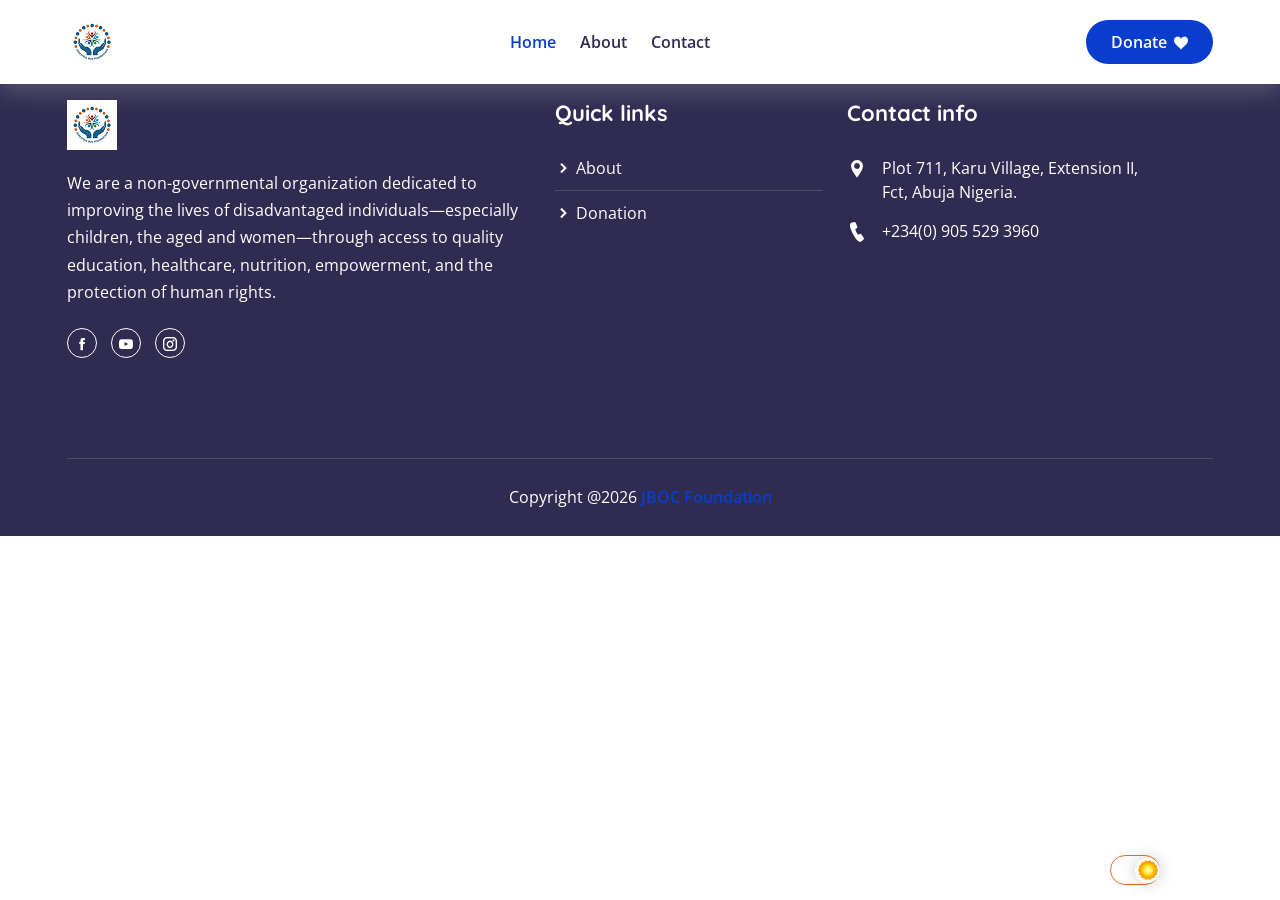
==== commit 020b0731: "ready for first look" ====
--- a/index.html
+++ b/index.html
@@ -54,7 +54,7 @@
                         <div class="collapse navbar-collapse mean-menu" id="navbarSupportedContent">
                             <ul class="navbar-nav">
                                 <li class="nav-item">
-                                    <a href="index.html" class="nav-link">Home</a>
+                                    <a href="index.html" class="nav-link active">Home</a>
                                 </li>
                                 
                                 <li class="nav-item">
@@ -62,7 +62,7 @@
                                 </li>
                               
                                 <li class="nav-item">
-                                    <a href="contact.html" class="nav-link active">Contact</a>
+                                    <a href="contact.html" class="nav-link">Contact</a>
                                 </li>
                             </ul>
                             <div class="side-nav">
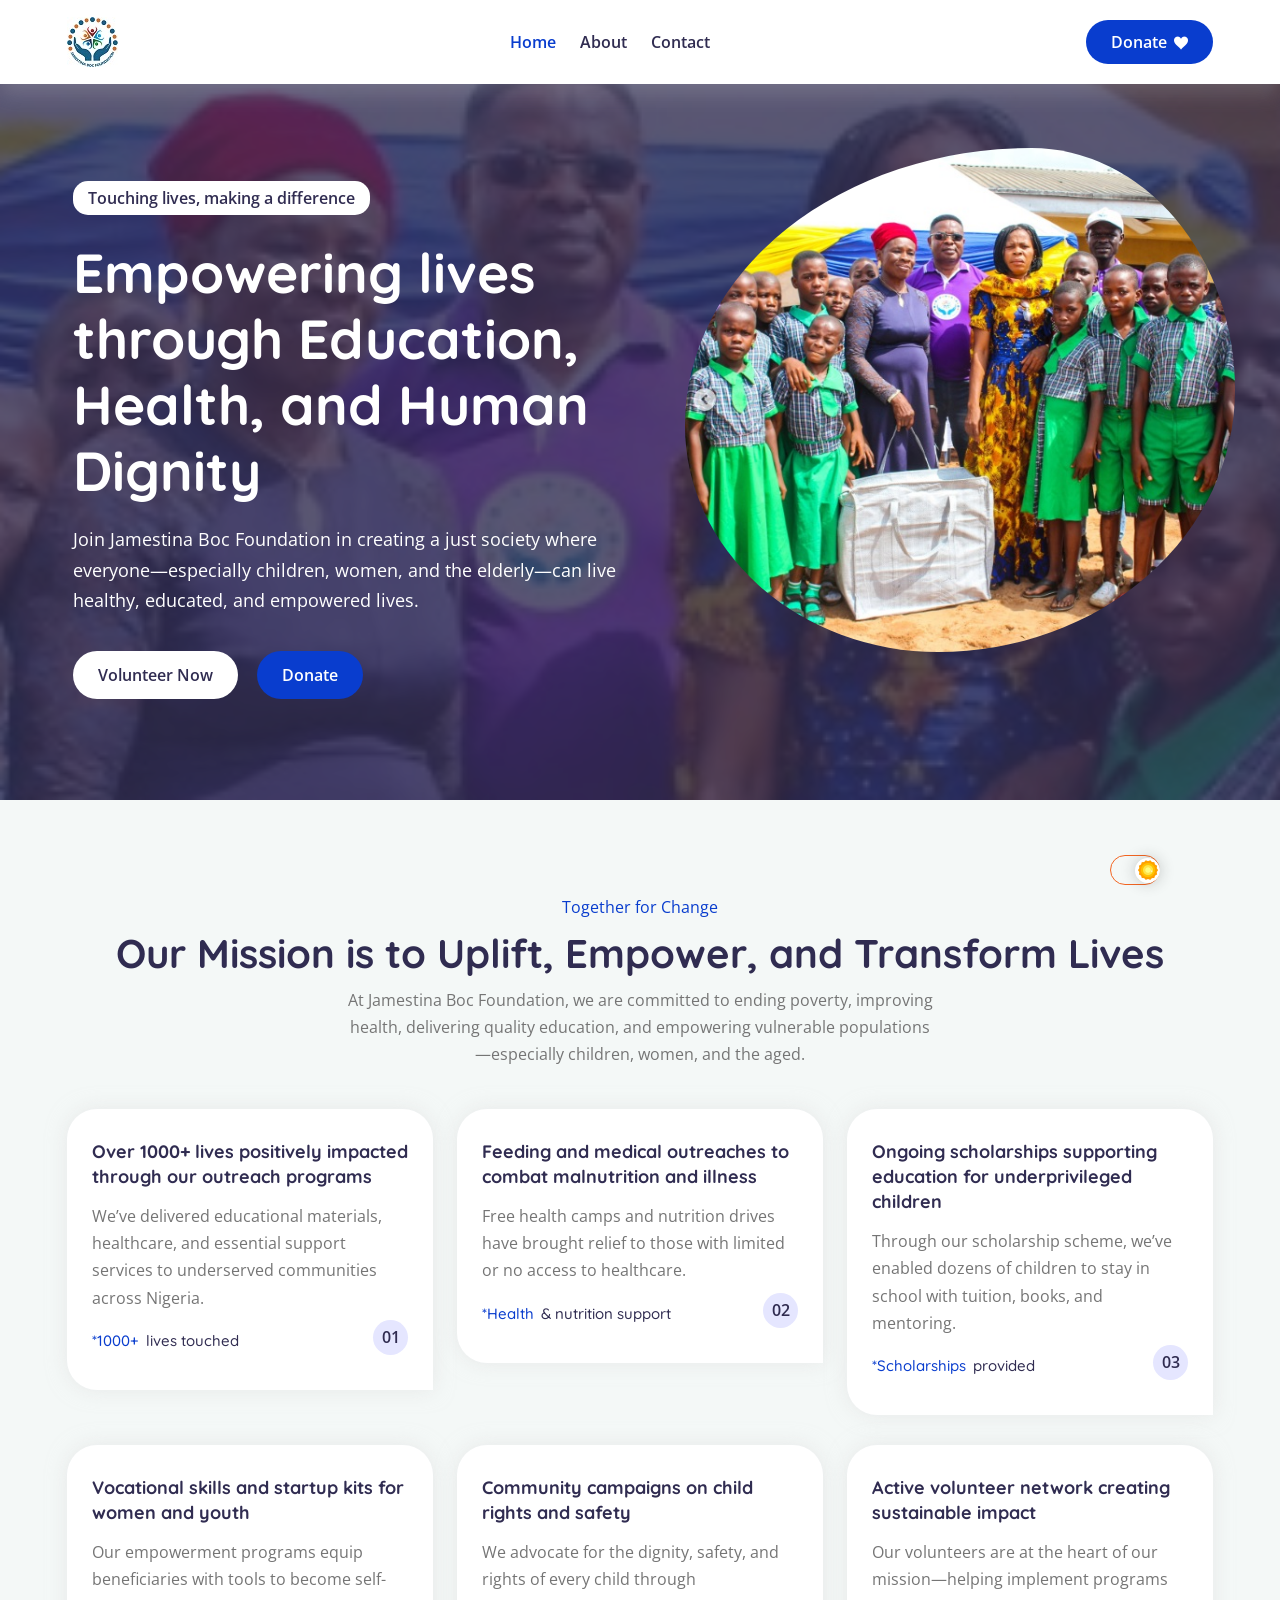
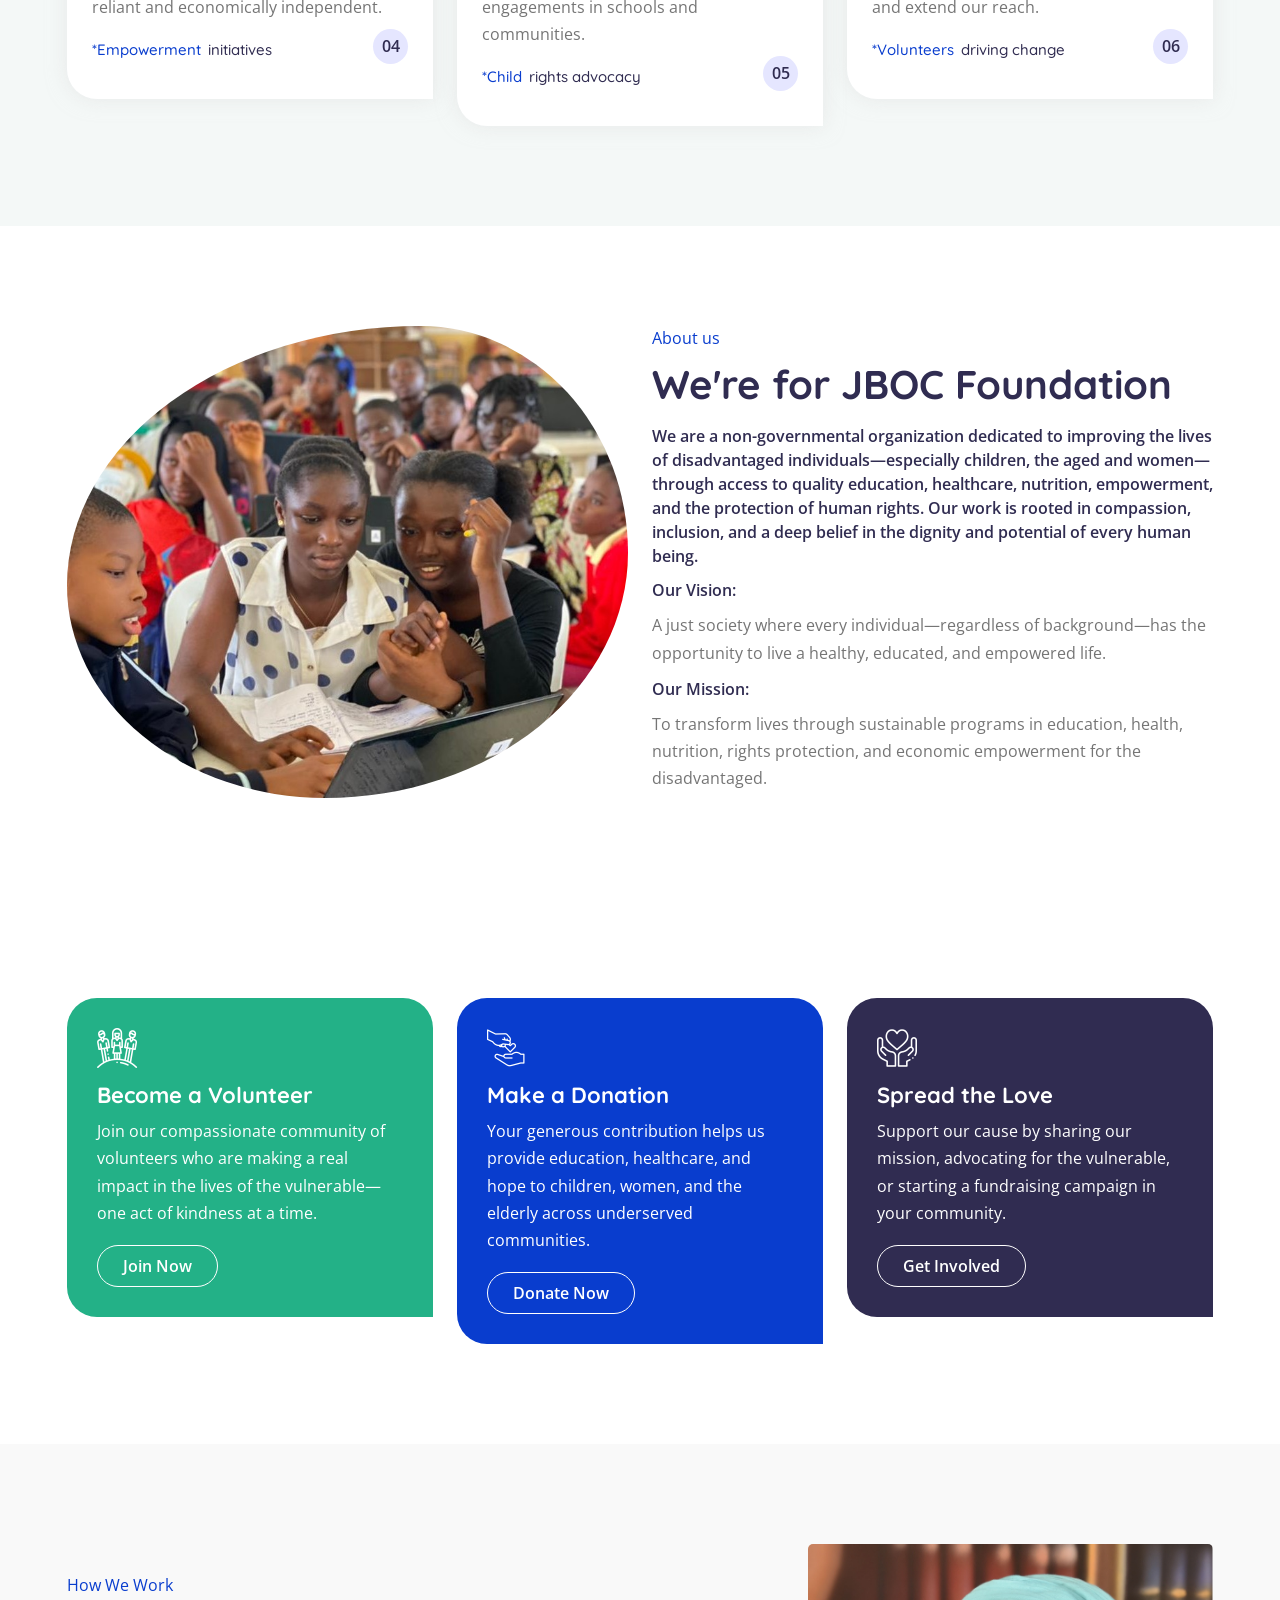
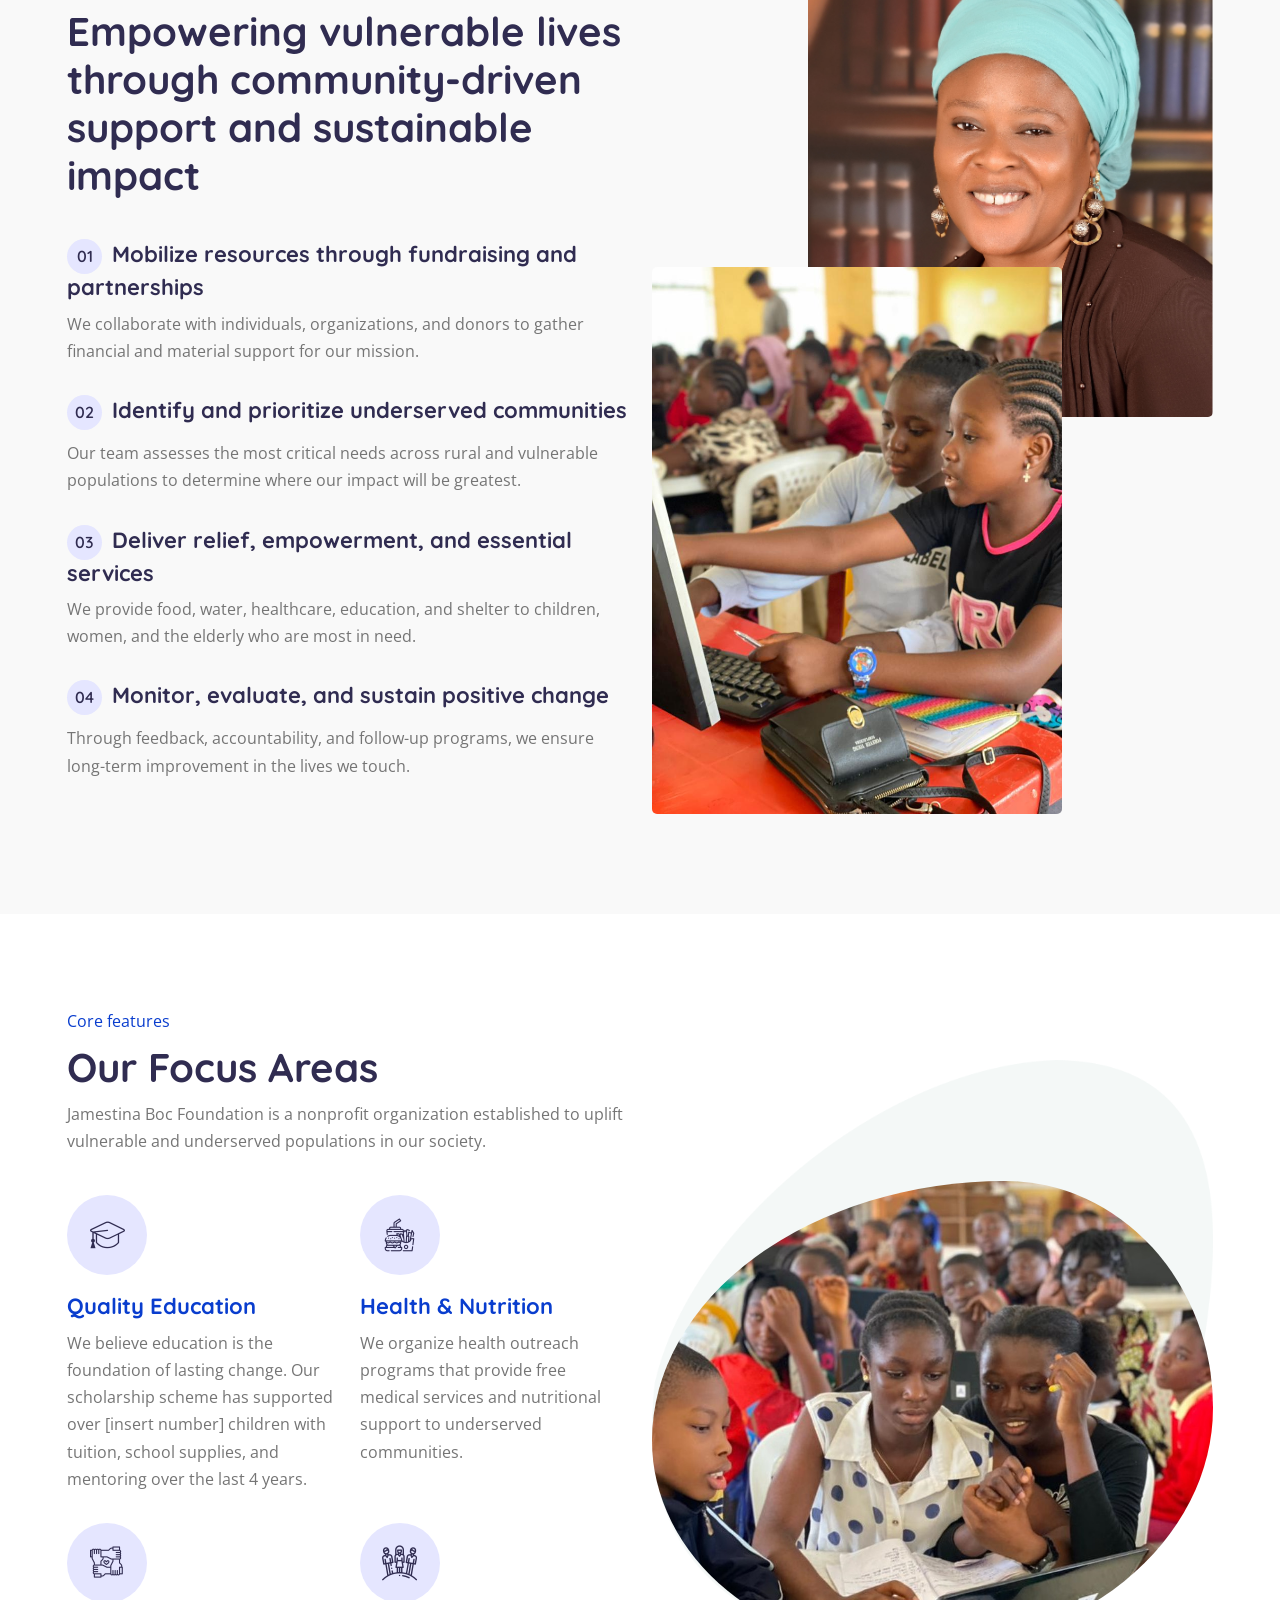
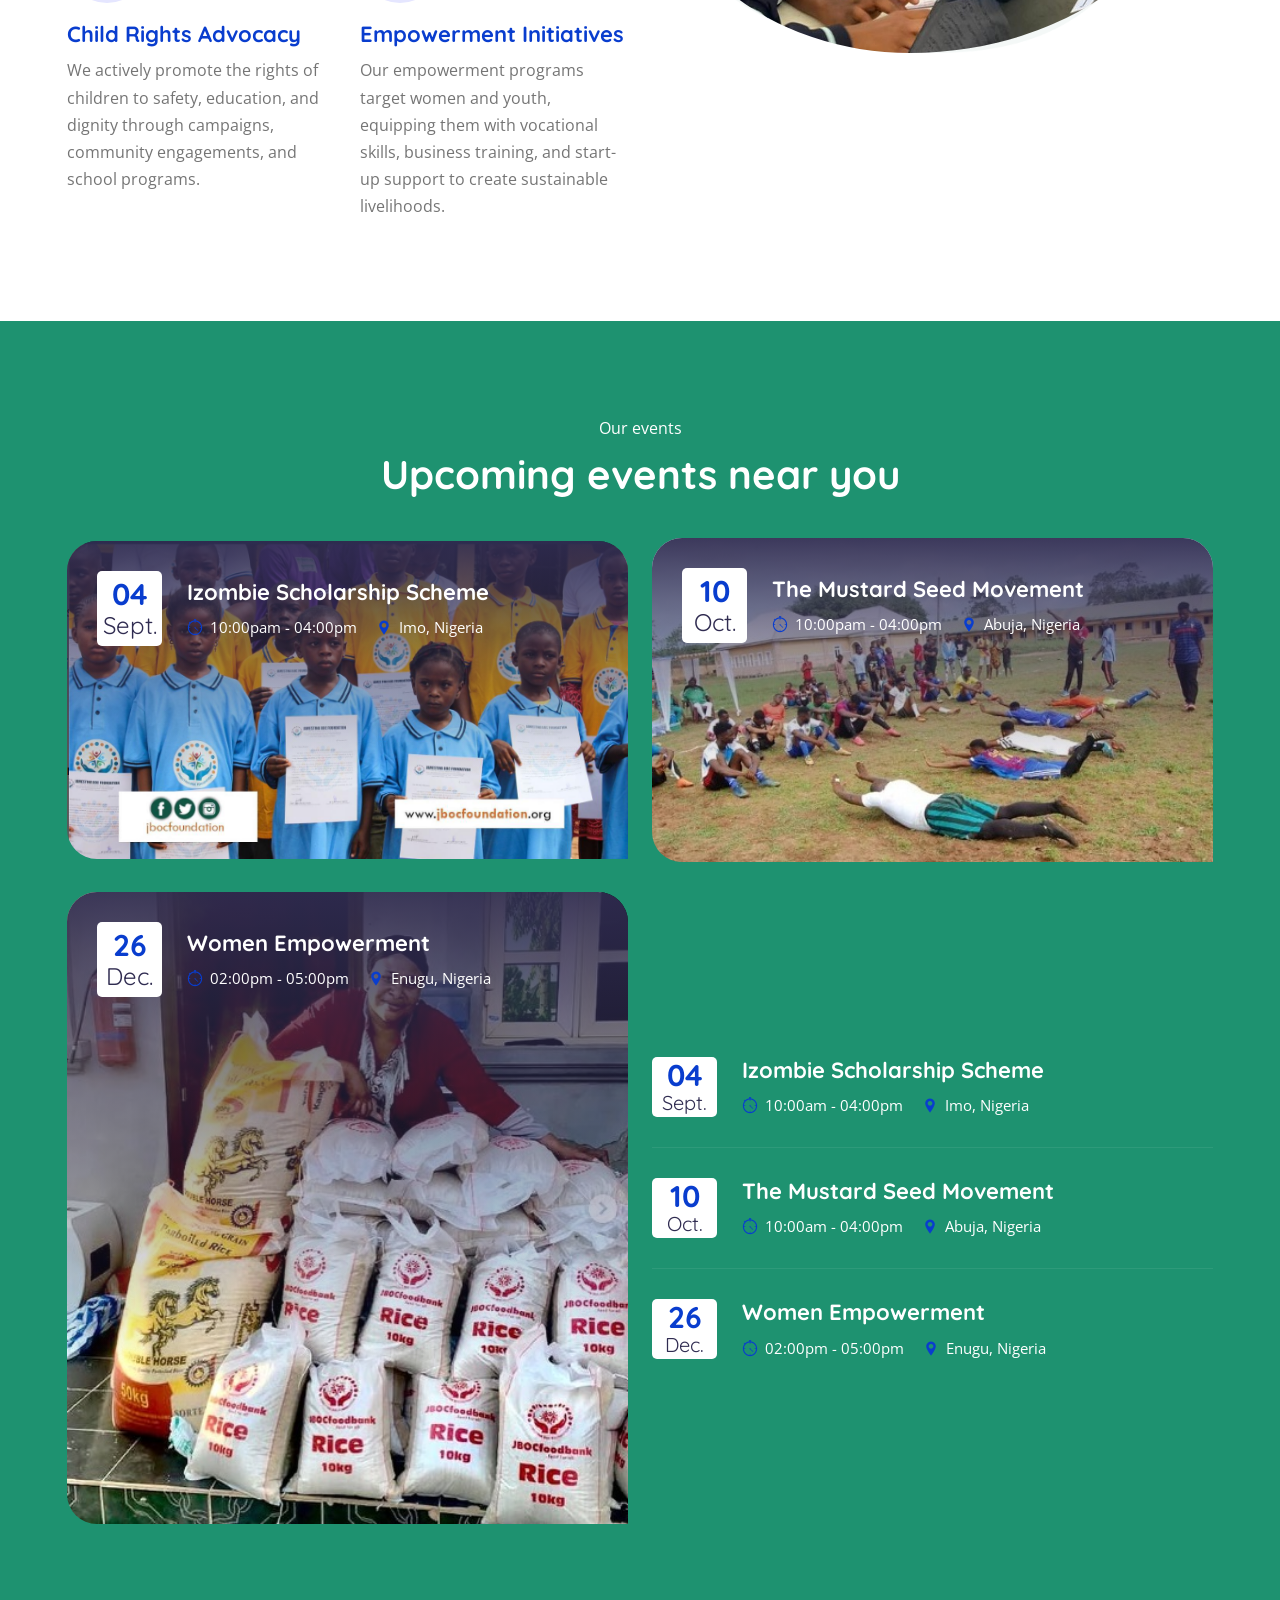
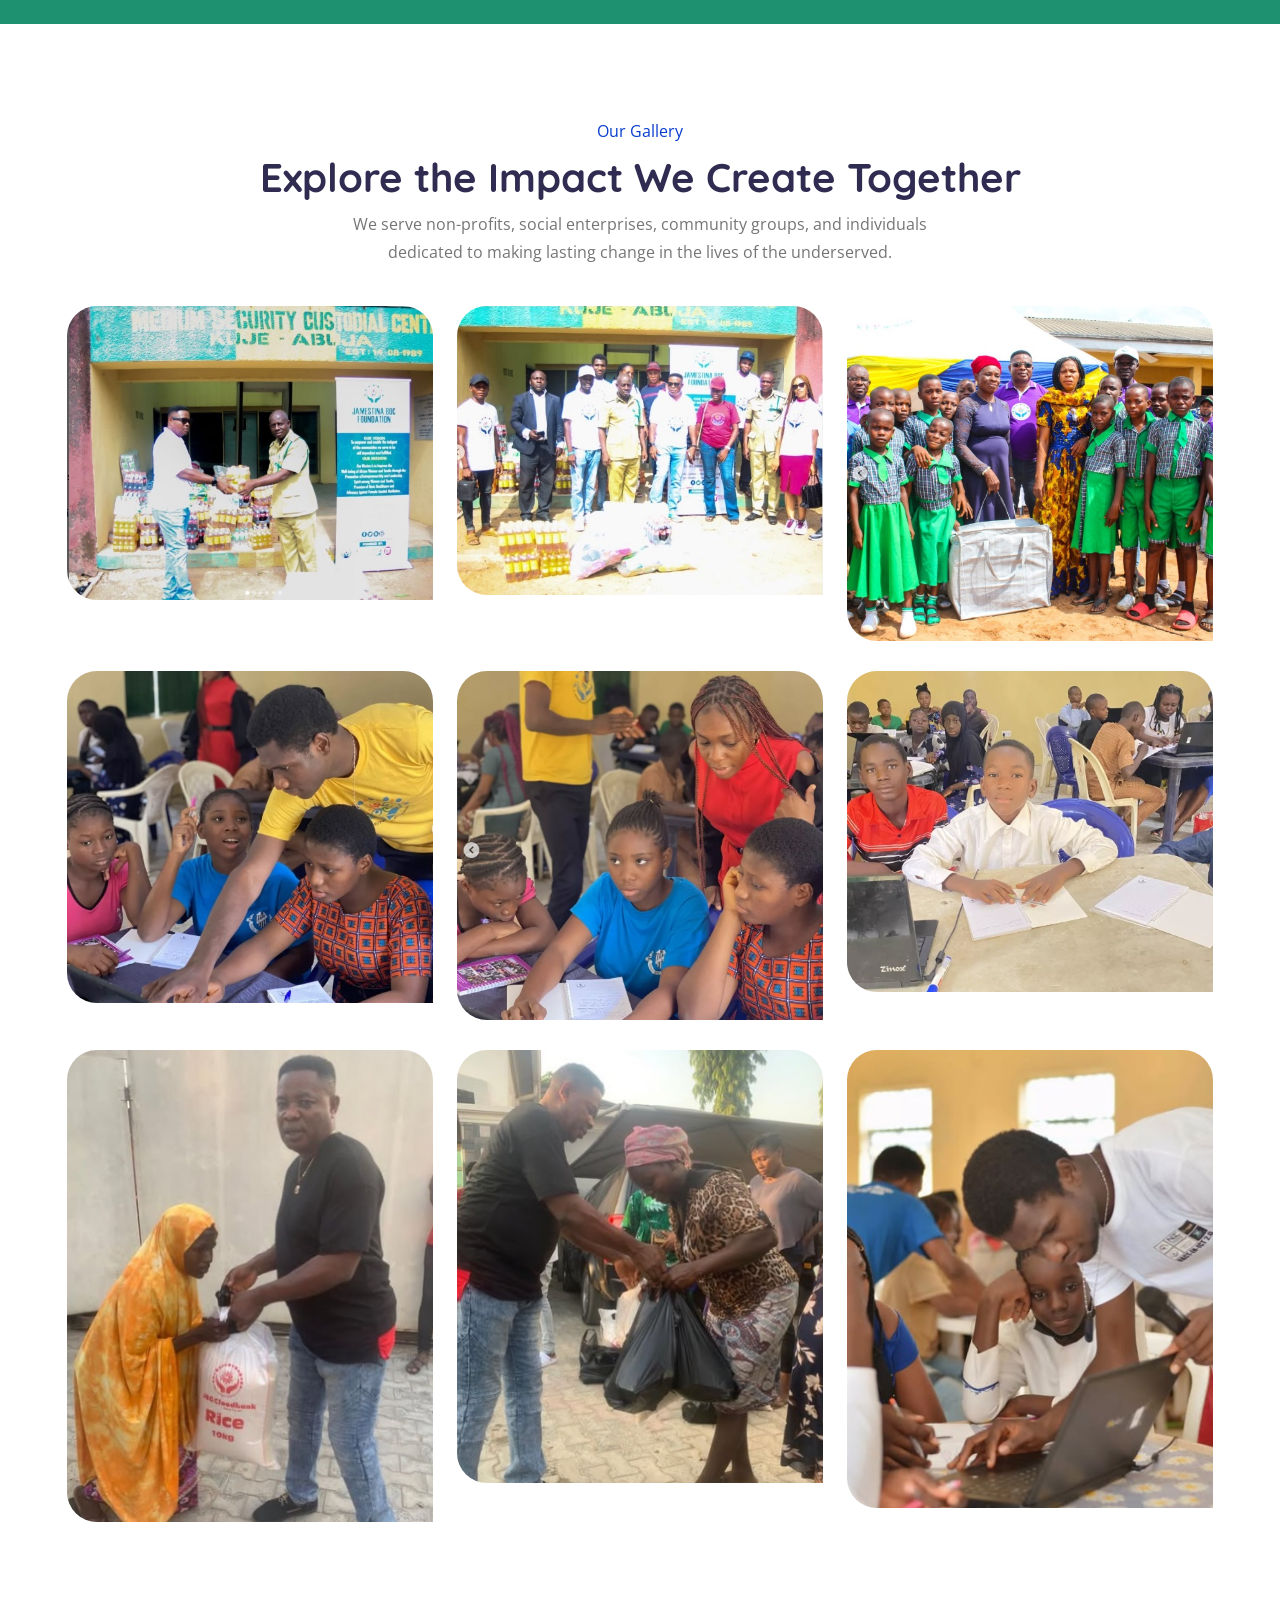
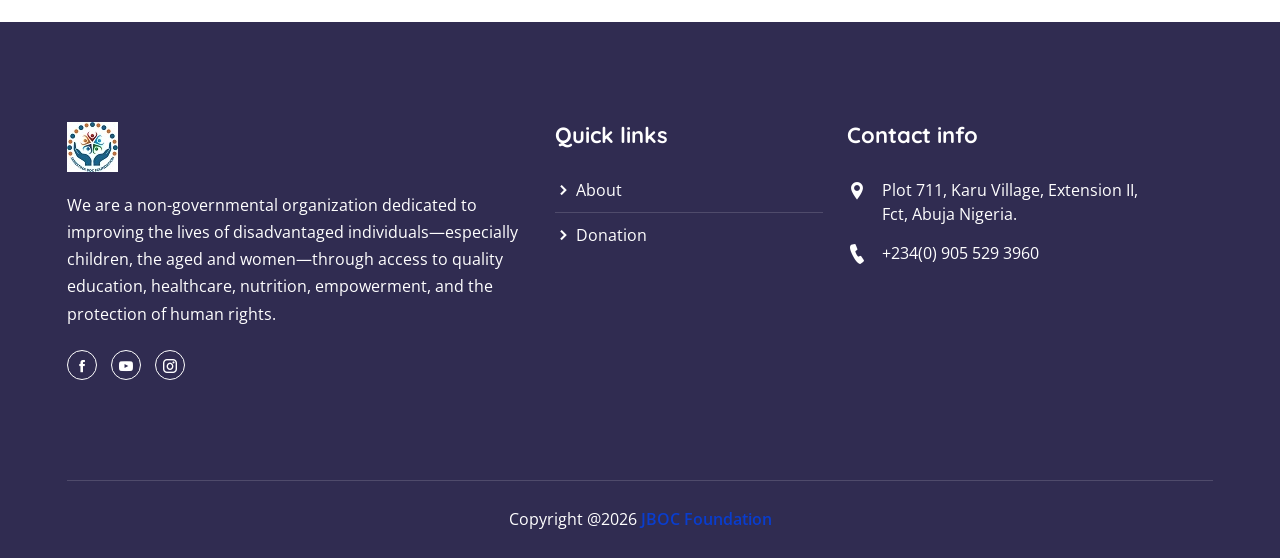
==== commit 79d61a3d: "worked on the home page" ====
--- a/index.html
+++ b/index.html
@@ -8,6 +8,8 @@
         <meta name="viewport" content="width=device-width, initial-scale=1">
 
         <!--=== Link of CSS ===-->
+        <script src="https://code.jquery.com/jquery-3.6.0.min.js"></script>
+
         <link rel="stylesheet" href="assets/css/bootstrap.min.css">
         <link rel="stylesheet" href="assets/css/icofont.min.css">
         <link rel="stylesheet" href="assets/css/meanmenu.css">
@@ -78,6 +80,827 @@
         </div>
         <!-- End Navbar -->
 
+         <!-- Banner -->
+         <div class="banner-area">
+            <div class="d-table">
+                <div class="d-table-cell">
+                    <div class="container-fluid">
+                        <div class="row align-items-center">
+                            <div class="col-lg-6">
+                                <div class="banner-content">
+                                    <span>Touching lives, making a difference</span>
+                                    <h1>Empowering lives through Education, Health, and Human Dignity</h1>
+                                    <p>Join Jamestina Boc Foundation in creating a just society where everyone—especially children, women, and the elderly—can live healthy, educated, and empowered lives.</p>
+                                    <div class="banner-btn-area">
+                                        <a class="common-btn banner-btn" href="#">Volunteer Now</a>
+                                        <a class="common-btn" href="#">Donate</a>
+                                    </div>
+                                </div>
+                            </div>
+        
+                            <div class="col-lg-6">
+                                <div class="banner-img">
+                                    <img src="assets/img/gallery/gallery3.jpg" alt="Jamestina Boc Foundation">
+                                    <!-- <img src="assets/img/banner/banner-main2.png" alt="Empowering Communities"> -->
+                                </div>
+                            </div>
+                        </div>
+                    </div>
+                </div>
+            </div>
+        </div>
+        
+        <!-- End Banner -->
+
+        <!-- Dream -->
+        <section class="dream-area pt-100 pb-70">
+            <div class="container">
+                <div class="section-title">
+                    <span class="sub-title">Together for Change</span>
+                    <h2>Our Mission is to Uplift, Empower, and Transform Lives</h2>
+                    <p>At Jamestina Boc Foundation, we are committed to ending poverty, improving health, delivering quality education, and empowering vulnerable populations—especially children, women, and the aged.</p>
+                </div>
+                <div class="row">
+                    <div class="col-sm-6 col-lg-4">
+                        <div class="dream-item">
+                            <h3>
+                                <a href="donations.html">Over 1000+ lives positively impacted through our outreach programs</a>
+                            </h3>
+                            <p>We’ve delivered educational materials, healthcare, and essential support services to underserved communities across Nigeria.</p>
+                            <h4><span>*1000+</span> lives touched</h4>
+                            <span class="sub-span">01</span>
+                        </div>
+                    </div>
+        
+                    <div class="col-sm-6 col-lg-4">
+                        <div class="dream-item">
+                            <h3>
+                                <a href="donations.html">Feeding and medical outreaches to combat malnutrition and illness</a>
+                            </h3>
+                            <p>Free health camps and nutrition drives have brought relief to those with limited or no access to healthcare.</p>
+                            <h4><span>*Health</span> & nutrition support</h4>
+                            <span class="sub-span">02</span>
+                        </div>
+                    </div>
+        
+                    <div class="col-sm-6 col-lg-4">
+                        <div class="dream-item">
+                            <h3>
+                                <a href="donations.html">Ongoing scholarships supporting education for underprivileged children</a>
+                            </h3>
+                            <p>Through our scholarship scheme, we’ve enabled dozens of children to stay in school with tuition, books, and mentoring.</p>
+                            <h4><span>*Scholarships</span> provided</h4>
+                            <span class="sub-span">03</span>
+                        </div>
+                    </div>
+        
+                    <div class="col-sm-6 col-lg-4">
+                        <div class="dream-item">
+                            <h3>
+                                <a href="donations.html">Vocational skills and startup kits for women and youth</a>
+                            </h3>
+                            <p>Our empowerment programs equip beneficiaries with tools to become self-reliant and economically independent.</p>
+                            <h4><span>*Empowerment</span> initiatives</h4>
+                            <span class="sub-span">04</span>
+                        </div>
+                    </div>
+        
+                    <div class="col-sm-6 col-lg-4">
+                        <div class="dream-item">
+                            <h3>
+                                <a href="donations.html">Community campaigns on child rights and safety</a>
+                            </h3>
+                            <p>We advocate for the dignity, safety, and rights of every child through engagements in schools and communities.</p>
+                            <h4><span>*Child</span> rights advocacy</h4>
+                            <span class="sub-span">05</span>
+                        </div>
+                    </div>
+        
+                    <div class="col-sm-6 col-lg-4">
+                        <div class="dream-item">
+                            <h3>
+                                <a href="donations.html">Active volunteer network creating sustainable impact</a>
+                            </h3>
+                            <p>Our volunteers are at the heart of our mission—helping implement programs and extend our reach.</p>
+                            <h4><span>*Volunteers</span> driving change</h4>
+                            <span class="sub-span">06</span>
+                        </div>
+                    </div>
+                </div>
+            </div>
+        </section>
+        
+        <!-- End Dream -->
+
+        <!-- About -->
+        <div class="about-area pt-100 pb-70">
+            <div class="container">
+                <div class="row align-items-center">
+
+                    <div class="col-lg-6">
+                        <div class="about-img">
+                            <img src="assets/img/about/about-main1.jpg" alt="About">
+                        </div>
+                    </div>
+
+                    <div class="col-lg-6">
+                        <div class="about-content">
+                            <div class="section-title">
+                                <span class="sub-title">About us</span>
+                                <h2>We're for JBOC Foundation</h2>
+                            </div>
+                            <span class="about-span">We are a non-governmental organization dedicated to improving the lives of disadvantaged individuals—especially children, the aged and women—through access to quality education, healthcare, nutrition, empowerment, and the protection of human rights. Our work is rooted in compassion, inclusion, and a deep belief in the dignity and potential of every human being.</span>
+                            
+
+                            <span class="about-span">Our Vision:</span>
+                            <p>
+                                A just society where every individual—regardless of background—has the opportunity to live a healthy, educated, and empowered life.
+                                </p>
+                                <span class="about-span">Our Mission:</span>
+
+                                <p>
+                                    
+                                To transform lives through sustainable programs in education, health, nutrition, rights protection, and economic empowerment for the disadvantaged.
+                                </p>
+                        </div>
+                    </div>
+
+                </div>
+            </div>
+        </div>
+        <!-- End About -->
+
+        <!--=== Feature ===-->
+        <div class="feature-area pt-100 pb-70">
+            <div class="container">
+                <div class="row justify-content-center">
+                    <div class="col-sm-6 col-lg-4">
+                        <div class="feature-item">
+                            <i class="flaticon-solidarity"></i>
+                            <h3>
+                                <a href="#">Become a Volunteer</a>
+                            </h3>
+                            <p>Join our compassionate community of volunteers who are making a real impact in the lives of the vulnerable—one act of kindness at a time.</p>
+                            <a class="feature-btn" href="#">Join Now</a>
+                        </div>
+                    </div>
+        
+                    <div class="col-sm-6 col-lg-4">
+                        <div class="feature-item two">
+                            <i class="flaticon-donation"></i>
+                            <h3>
+                                <a href="#">Make a Donation</a>
+                            </h3>
+                            <p>Your generous contribution helps us provide education, healthcare, and hope to children, women, and the elderly across underserved communities.</p>
+                            <a class="feature-btn" href="#">Donate Now</a>
+                        </div>
+                    </div>
+        
+                    <div class="col-sm-6 col-lg-4">
+                        <div class="feature-item three">
+                            <i class="flaticon-love"></i>
+                            <h3>
+                                <a href="#">Spread the Love</a>
+                            </h3>
+                            <p>Support our cause by sharing our mission, advocating for the vulnerable, or starting a fundraising campaign in your community.</p>
+                            <a class="feature-btn" href="#">Get Involved</a>
+                        </div>
+                    </div>
+                </div>
+            </div>
+        </div>
+        
+        <!--=== End Feature ===-->
+
+        <!-- Donation -->
+        <!-- <section class="donations-area pt-100 pb-70">
+            <div class="container">
+                <div class="section-title">
+                    <span class="sub-title">Causes to care</span>
+                    <h2>Be the reason of someone smiles</h2>
+                    <p>We exist for non-profits, social enterprises, community groups, activists,lorem politicians and individual citizens that are making.</p>
+                </div>
+                <div class="row">
+
+                    <div class="col-sm-6 col-lg-4">
+                        <div class="donation-item">
+                            <div class="img">
+                                <img src="assets/img/donation/donation1.jpg" alt="Donation">
+                                <a class="common-btn" href="donation-details.html">Donate Now</a>
+                            </div>
+                            <div class="inner">
+                                <div class="top">
+                                    <a class="tags" href="#">#Medical</a>
+                                    <h3>
+                                        <a href="donation-details.html">Need help for treatment</a>
+                                    </h3>
+                                    <p>We exist for non-profits, social enterprises, activists. Lorem politicians  and individual citizens.</p>
+                                </div>
+                                <div class="bottom">
+                                    <div class="skill">
+                                        <div class="skill-bar skill1 wow fadeInLeftBig">
+                                            <span class="skill-count1">85%</span>
+                                        </div>
+                                    </div>
+                                    <ul>
+                                        <li>Raised: $5,500.00</li>
+                                        <li>Goal: $7,000.00</li>
+                                    </ul>
+                                    <h4>Donated by <span>60 people</span></h4>
+                                </div>
+                            </div>
+                        </div>
+                    </div>
+
+                    <div class="col-sm-6 col-lg-4">
+                        <div class="donation-item">
+                            <div class="img">
+                                <img src="assets/img/donation/donation2.jpg" alt="Donation">
+                                <a class="common-btn" href="donation-details.html">Donate Now</a>
+                            </div>
+                            <div class="inner">
+                                <div class="top">
+                                    <a class="tags" href="#">#Education</a>
+                                    <h3>
+                                        <a href="donation-details.html">Education for poor children</a>
+                                    </h3>
+                                    <p>We exist for non-profits, social enterprises, activists. Lorem politicians  and individual citizens.</p>
+                                </div>
+                                <div class="bottom">
+                                    <div class="skill">
+                                        <div class="skill-bar skill2 wow fadeInLeftBig">
+                                            <span class="skill-count2">95%</span>
+                                        </div>
+                                    </div>
+                                    <ul>
+                                        <li>Raised: $6,500.00</li>
+                                        <li>Goal: $8,050.00</li>
+                                    </ul>
+                                    <h4>Donated by <span>50 people</span></h4>
+                                </div>
+                            </div>
+                        </div>
+                    </div>
+
+                    <div class="col-sm-6 col-lg-4">
+                        <div class="donation-item">
+                            <div class="img">
+                                <img src="assets/img/donation/donation3.jpg" alt="Donation">
+                                <a class="common-btn" href="donation-details.html">Donate Now</a>
+                            </div>
+                            <div class="inner">
+                                <div class="top">
+                                    <a class="tags" href="#">#Family</a>
+                                    <h3>
+                                        <a href="donation-details.html">Financial help for poor</a>
+                                    </h3>
+                                    <p>We exist for non-profits, social enterprises, activists. Lorem politicians  and individual citizens.</p>
+                                </div>
+                                <div class="bottom">
+                                    <div class="skill">
+                                        <div class="skill-bar skill3 wow fadeInLeftBig">
+                                            <span class="skill-count3">90%</span>
+                                        </div>
+                                    </div>
+                                    <ul>
+                                        <li>Raised: $5,540.00</li>
+                                        <li>Goal: $6,055.00</li>
+                                    </ul>
+                                    <h4>Donated by <span>40 people</span></h4>
+                                </div>
+                            </div>
+                        </div>
+                    </div>
+
+                    <div class="col-sm-6 col-lg-4">
+                        <div class="donation-item">
+                            <div class="img">
+                                <img src="assets/img/donation/donation4.jpg" alt="Donation">
+                                <a class="common-btn" href="donation-details.html">Donate Now</a>
+                            </div>
+                            <div class="inner">
+                                <div class="top">
+                                    <a class="tags" href="#">#Funding</a>
+                                    <h3>
+                                        <a href="donation-details.html">Funding for family</a>
+                                    </h3>
+                                    <p>We exist for non-profits, social enterprises, activists. Lorem politicians  and individual citizens.</p>
+                                </div>
+                                <div class="bottom">
+                                    <div class="skill">
+                                        <div class="skill-bar skill4 wow fadeInLeftBig">
+                                            <span class="skill-count4">80%</span>
+                                        </div>
+                                    </div>
+                                    <ul>
+                                        <li>Raised: $5,56.00</li>
+                                        <li>Goal: $6,85.00</li>
+                                    </ul>
+                                    <h4>Donated by <span>30 people</span></h4>
+                                </div>
+                            </div>
+                        </div>
+                    </div>
+
+                    <div class="col-sm-6 col-lg-4">
+                        <div class="donation-item">
+                            <div class="img">
+                                <img src="assets/img/donation/donation5.jpg" alt="Donation">
+                                <a class="common-btn" href="donation-details.html">Donate Now</a>
+                            </div>
+                            <div class="inner">
+                                <div class="top">
+                                    <a class="tags" href="#">#Relief</a>
+                                    <h3>
+                                        <a href="donation-details.html">Relief for cyclone-affected</a>
+                                    </h3>
+                                    <p>We exist for non-profits, social enterprises, activists. Lorem politicians  and individual citizens.</p>
+                                </div>
+                                <div class="bottom">
+                                    <div class="skill">
+                                        <div class="skill-bar skill5 wow fadeInLeftBig">
+                                            <span class="skill-count5">75%</span>
+                                        </div>
+                                    </div>
+                                    <ul>
+                                        <li>Raised: $5,5.00</li>
+                                        <li>Goal: $3,85.00</li>
+                                    </ul>
+                                    <h4>Donated by <span>20 people</span></h4>
+                                </div>
+                            </div>
+                        </div>
+                    </div>
+
+                    <div class="col-sm-6 col-lg-4">
+                        <div class="donation-item">
+                            <div class="img">
+                                <img src="assets/img/donation/donation6.jpg" alt="Donation">
+                                <a class="common-btn" href="donation-details.html">Donate Now</a>
+                            </div>
+                            <div class="inner">
+                                <div class="top">
+                                    <a class="tags" href="#">#Drought</a>
+                                    <h3>
+                                        <a href="donation-details.html">Relief for drought-affected</a>
+                                    </h3>
+                                    <p>We exist for non-profits, social enterprises, activists. Lorem politicians  and individual citizens.</p>
+                                </div>
+                                <div class="bottom">
+                                    <div class="skill">
+                                        <div class="skill-bar skill6 wow fadeInLeftBig">
+                                            <span class="skill-count6">70%</span>
+                                        </div>
+                                    </div>
+                                    <ul>
+                                        <li>Raised: $9,5.00</li>
+                                        <li>Goal: $3,84.00</li>
+                                    </ul>
+                                    <h4>Donated by <span>10 people</span></h4>
+                                </div>
+                            </div>
+                        </div>
+                    </div>
+
+                </div>
+            </div>
+        </section> -->
+        <!-- End Donation -->
+
+       <!-- Work -->
+<section class="work-area pt-100 pb-70">
+    <div class="container">
+        <div class="row align-items-center">
+
+            <div class="col-lg-6">
+                <div class="work-content">
+                    <div class="section-title">
+                        <span class="sub-title">How We Work</span>
+                        <h2>Empowering vulnerable lives through community-driven support and sustainable impact</h2>
+                    </div>
+                    <ul>
+                        <li>
+                            <h3><span>01</span>Mobilize resources through fundraising and partnerships</h3>
+                            <p>We collaborate with individuals, organizations, and donors to gather financial and material support for our mission.</p>
+                        </li>
+                        <li>
+                            <h3><span>02</span>Identify and prioritize underserved communities</h3>
+                            <p>Our team assesses the most critical needs across rural and vulnerable populations to determine where our impact will be greatest.</p>
+                        </li>
+                        <li>
+                            <h3><span>03</span>Deliver relief, empowerment, and essential services</h3>
+                            <p>We provide food, water, healthcare, education, and shelter to children, women, and the elderly who are most in need.</p>
+                        </li>
+                        <li>
+                            <h3><span>04</span>Monitor, evaluate, and sustain positive change</h3>
+                            <p>Through feedback, accountability, and follow-up programs, we ensure long-term improvement in the lives we touch.</p>
+                        </li>
+                    </ul>
+                </div>
+            </div>
+
+            <div class="col-lg-6">
+                <div class="work-img">
+                    <img src="assets/img/work/work1.jpg" alt="Work">
+                    <img src="assets/img/work/work2.jpg" alt="Work">
+                </div>
+            </div>
+
+        </div>
+    </div>
+</section>
+<!-- End Work -->
+
+        <!-- End Work -->
+
+       <!-- Benefit -->
+       <div class="benefit-area two pt-100 pb-70">
+        <div class="container">
+            <div class="row align-items-center">
+
+                <div class="col-lg-6">
+                    <div class="section-title">
+                        <span class="sub-title">Core features</span>
+                        <h2>Our Focus Areas </h2>
+                        <p>Jamestina Boc Foundation is a nonprofit organization established to uplift vulnerable and underserved populations in our society. </p>
+                    </div>
+                    <div class="row">
+                        <div class="col-sm-6 col-sm-6">
+                            <div class="benefit-item">
+                                <i class="flaticon-graduation-cap"></i>
+                                <h3>Quality Education</h3>
+                                <p>We believe education is the foundation of lasting change. Our scholarship scheme has supported over [insert number] children with tuition, school supplies, and mentoring over the last 4 years.
+                                </p>
+                            </div>
+                        </div>
+    
+                        <div class="col-sm-6 col-sm-6">
+                            <div class="benefit-item two">
+                                <i class="flaticon-fast-food"></i>
+                                <h3> Health & Nutrition </h3>
+                                <p>We organize health outreach programs that provide free medical services and nutritional support to underserved communities.
+                                </p>
+                            </div>
+                        </div>
+                        <div class="col-sm-6">
+                            <div class="benefit-item three">
+                                <i class="flaticon-helping-hand"></i> <!-- Child Rights -->
+                                <h3>Child Rights Advocacy</h3>
+                                <p>We actively promote the rights of children to safety, education, and dignity through campaigns, community engagements, and school programs.
+                                </div>
+                        </div>
+                        
+                        <div class="col-sm-6">
+                            <div class="benefit-item four">
+                                <i class="flaticon-solidarity"></i> <!-- Empowerment -->
+                                <h3>Empowerment Initiatives</h3>
+                                <p>Our empowerment programs target women and youth, equipping them with vocational skills, business training, and start-up support to create sustainable livelihoods.
+                                </div>
+                        </div>
+                        
+                    </div>
+                </div>
+
+                <div class="col-lg-6">
+                    <div class="benefit-img">
+                        <img src="assets/img/about/about-main1.jpg" alt="Benefit">
+                        <img src="assets/img/benefit-shape1.png" alt="Benefit">
+                       
+                    </div>
+                </div>
+
+            </div>
+        </div>
+    </div>
+<!-- End Benefit -->
+
+
+        <!-- Events -->
+        <section class="event-area pt-100 pb-70">
+            <div class="container">
+                <div class="section-title">
+                    <span class="sub-title">Our events</span>
+                    <h2>Upcoming events near you</h2>
+                </div>
+                <div class="row align-items-center">
+
+                    <div class="col-lg-6">
+                        <div class="event-item">
+                            <img src="assets/img/event/event1.jpg" alt="Event">
+                            <div class="inner">
+                                <h4>04 <span>Sept.</span></h4>
+                                <h3>
+                                    <a href="event-details.html">Izombie Scholarship Scheme</a>
+                                </h3>
+                                <ul>
+                                    <li>
+                                        <i class="icofont-stopwatch"></i>
+                                        <span>10:00pam - 04:00pm</span>
+                                    </li>
+                                    <li>
+                                        <i class="icofont-location-pin"></i>
+                                        <span>Imo, Nigeria</span>
+                                    </li>
+                                </ul>
+                            </div>
+                        </div>
+                    </div>
+
+                    <div class="col-lg-6">
+                        <div class="event-item">
+                            <img src="assets/img/event/event3.jpg" alt="Event">
+                            <div class="inner">
+                                <h4>10 <span>Oct.</span></h4>
+                                <h3>
+                                    <a href="event-details.html">The Mustard Seed Movement</a>
+                                </h3>
+                                <ul>
+                                    <li>
+                                        <i class="icofont-stopwatch"></i>
+                                        <span>10:00pam - 04:00pm</span>
+                                    </li>
+                                    <li>
+                                        <i class="icofont-location-pin"></i>
+                                        <span>Abuja, Nigeria</span>
+                                    </li>
+                                </ul>
+                            </div>
+                        </div>
+                    </div>
+
+                    <div class="col-lg-6">
+                        <div class="event-item">
+                            <img src="assets/img/event/event2.jpg" alt="Event">
+                            <div class="inner">
+                                <h4>26 <span>Dec.</span></h4>
+                                <h3>
+                                    <a href="event-details.html">Women Empowerment</a>
+                                </h3>
+                                <ul>
+                                    <li>
+                                        <i class="icofont-stopwatch"></i>
+                                        <span>02:00pm - 05:00pm</span>
+                                    </li>
+                                    <li>
+                                        <i class="icofont-location-pin"></i>
+                                        <span>Enugu, Nigeria</span>
+                                    </li>
+                                </ul>
+                            </div>
+                        </div>
+                    </div>
+
+                    <div class="col-lg-6">
+                        <div class="event-item-right">
+                            <h4>04 <span>Sept.</span></h4>
+                            <h3>
+                                <a href="event-details.html">Izombie Scholarship Scheme</a>
+                            </h3>
+                            <ul>
+                                <li>
+                                    <i class="icofont-stopwatch"></i>
+                                    <span>10:00am - 04:00pm</span>
+                                </li>
+                                <li>
+                                    <i class="icofont-location-pin"></i>
+                                    <span>Imo, Nigeria</span>
+                                </li>
+                            </ul>
+                        </div>
+                    
+                        <div class="event-item-right">
+                            <h4>10 <span>Oct.</span></h4>
+                            <h3>
+                                <a href="event-details.html">The Mustard Seed Movement</a>
+                            </h3>
+                            <ul>
+                                <li>
+                                    <i class="icofont-stopwatch"></i>
+                                    <span>10:00am - 04:00pm</span>
+                                </li>
+                                <li>
+                                    <i class="icofont-location-pin"></i>
+                                    <span>Abuja, Nigeria</span>
+                                </li>
+                            </ul>
+                        </div>
+                    
+                        <div class="event-item-right">
+                            <h4>26 <span>Dec.</span></h4>
+                            <h3>
+                                <a href="event-details.html">Women Empowerment</a>
+                            </h3>
+                            <ul>
+                                <li>
+                                    <i class="icofont-stopwatch"></i>
+                                    <span>02:00pm - 05:00pm</span>
+                                </li>
+                                <li>
+                                    <i class="icofont-location-pin"></i>
+                                    <span>Enugu, Nigeria</span>
+                                </li>
+                            </ul>
+                        </div>
+                    </div>
+                    
+                </div>
+            </div>
+        </section>
+        <!-- End Events -->
+
+        <!-- Gallery -->
+        <section class="gallery-area pt-100 pb-70">
+            <div class="container">
+                <div class="section-title">
+                    <span class="sub-title">Our Gallery</span>
+                    <h2>Explore the Impact We Create Together</h2>
+                    <p>We serve non-profits, social enterprises, community groups, and individuals dedicated to making lasting change in the lives of the underserved.</p>
+                </div>
+                
+                <div class="row">
+
+                    <div class="col-sm-6 col-lg-4">
+                        <div class="gallery-item">
+                            <a href="assets/img/gallery/gallery1.jpg" data-lightbox="roadtrip">
+                                <img src="assets/img/gallery/gallery1.jpg" alt="Gallery">
+                                <i class="icofont-eye"></i>
+                            </a>
+                        </div>
+                    </div>
+
+                    <div class="col-sm-6 col-lg-4">
+                        <div class="gallery-item">
+                            <a href="assets/img/gallery/gallery2.jpg" data-lightbox="roadtrip">
+                                <img src="assets/img/gallery/gallery2.jpg" alt="Gallery">
+                                <i class="icofont-eye"></i>
+                            </a>
+                        </div>
+                    </div>
+
+                    <div class="col-sm-6 col-lg-4">
+                        <div class="gallery-item">
+                            <a href="assets/img/gallery/gallery3.jpg" data-lightbox="roadtrip">
+                                <img src="assets/img/gallery/gallery3.jpg" alt="Gallery">
+                                <i class="icofont-eye"></i>
+                            </a>
+                        </div>
+                    </div>
+
+                    <div class="col-sm-6 col-lg-4">
+                        <div class="gallery-item">
+                            <a href="assets/img/gallery/gallery4.jpg" data-lightbox="roadtrip">
+                                <img src="assets/img/gallery/gallery4.jpg" alt="Gallery">
+                                <i class="icofont-eye"></i>
+                            </a>
+                        </div>
+                    </div>
+
+                    <div class="col-sm-6 col-lg-4">
+                        <div class="gallery-item">
+                            <a href="assets/img/gallery/gallery5.jpg" data-lightbox="roadtrip">
+                                <img src="assets/img/gallery/gallery5.jpg" alt="Gallery">
+                                <i class="icofont-eye"></i>
+                            </a>
+                        </div>
+                    </div>
+
+                    <div class="col-sm-6 col-lg-4">
+                        <div class="gallery-item">
+                            <a href="assets/img/gallery/gallery6.jpg" data-lightbox="roadtrip">
+                                <img src="assets/img/gallery/gallery6.jpg" alt="Gallery">
+                                <i class="icofont-eye"></i>
+                            </a>
+                        </div>
+                    </div>
+
+                    <div class="col-sm-6 col-lg-4">
+                        <div class="gallery-item">
+                            <a href="assets/img/gallery/gallery7.jpg" data-lightbox="roadtrip">
+                                <img src="assets/img/gallery/gallery7.jpg" alt="Gallery">
+                                <i class="icofont-eye"></i>
+                            </a>
+                        </div>
+                    </div>
+
+                    <div class="col-sm-6 col-lg-4">
+                        <div class="gallery-item">
+                            <a href="assets/img/gallery/gallery8.jpg" data-lightbox="roadtrip">
+                                <img src="assets/img/gallery/gallery8.jpg" alt="Gallery">
+                                <i class="icofont-eye"></i>
+                            </a>
+                        </div>
+                    </div>
+                    <div class="col-sm-6 col-lg-4">
+                        <div class="gallery-item">
+                            <a href="assets/img/gallery/gallery9.jpg" data-lightbox="roadtrip">
+                                <img src="assets/img/gallery/gallery9.jpg" alt="Gallery">
+                                <i class="icofont-eye"></i>
+                            </a>
+                        </div>
+                    </div>
+
+                </div>
+            </div>
+        </section>
+        <!-- End Gallery -->
+
+        <!--=== Blog ===-->
+        <!-- <section class="blog-area pt-100 pb-70">
+            <div class="container">
+                <div class="section-title">
+                    <span class="sub-title">Latest news & blog</span>
+                    <h2>Latest charity blog</h2>
+                    <p>We exist for non-profits, social enterprises, community groups, activists,lorem politicians and individual citizens that are making.</p>
+                </div>
+                <div class="row justify-content-center">
+                    <div class="col-sm-6 col-lg-4">
+                        <div class="blog-item">
+                            <div class="top">
+                                <a href="blog-details.html">
+                                    <img src="assets/img/blog/blog1.jpg" alt="Blog">
+                                </a>
+                            </div>
+                            <div class="bottom">
+                                <ul>
+                                    <li>
+                                        <i class="icofont-calendar"></i>
+                                        <span>21 Jan, 2024</span>
+                                    </li>
+                                    <li>
+                                        <i class="icofont-user-alt-3"></i>
+                                        <span>By:</span>
+                                        <a href="#">Admin</a>
+                                    </li>
+                                </ul>
+                                <h3>
+                                    <a href="blog-details.html">Donate for nutration less poor people</a>
+                                </h3>
+                                <p>Lorem ipsum, dolor sit amet consectetur adipisicing elit. Amet cupiditate sit ducimus dolor laudantium distinction</p>
+                                <a class="blog-btn" href="blog-details.html">Read More</a>
+                            </div>
+                        </div>
+                    </div>
+
+                    <div class="col-sm-6 col-lg-4">
+                        <div class="blog-item">
+                            <div class="top">
+                                <a href="blog-details.html">
+                                    <img src="assets/img/blog/blog2.jpg" alt="Blog">
+                                </a>
+                            </div>
+                            <div class="bottom">
+                                <ul>
+                                    <li>
+                                        <i class="icofont-calendar"></i>
+                                        <span>22 Jan, 2024</span>
+                                    </li>
+                                    <li>
+                                        <i class="icofont-user-alt-3"></i>
+                                        <span>By:</span>
+                                        <a href="#">Admin</a>
+                                    </li>
+                                </ul>
+                                <h3>
+                                    <a href="blog-details.html">Charity meetup in Berline next year</a>
+                                </h3>
+                                <p>Lorem ipsum, dolor sit amet consectetur adipisicing elit. Amet cupiditate sit ducimus dolor laudantium distinction</p>
+                                <a class="blog-btn" href="blog-details.html">Read More</a>
+                            </div>
+                        </div>
+                    </div>
+
+                    <div class="col-sm-6 col-lg-4">
+                        <div class="blog-item">
+                            <div class="top">
+                                <a href="blog-details.html">
+                                    <img src="assets/img/blog/blog3.jpg" alt="Blog">
+                                </a>
+                            </div>
+                            <div class="bottom">
+                                <ul>
+                                    <li>
+                                        <i class="icofont-calendar"></i>
+                                        <span>23 Jan, 2024</span>
+                                    </li>
+                                    <li>
+                                        <i class="icofont-user-alt-3"></i>
+                                        <span>By:</span>
+                                        <a href="#">Admin</a>
+                                    </li>
+                                </ul>
+                                <h3>
+                                    <a href="blog-details.html">Donate for the poor people to help them</a>
+                                </h3>
+                                <p>Lorem ipsum, dolor sit amet consectetur adipisicing elit. Amet cupiditate sit ducimus dolor laudantium distinction</p>
+                                <a class="blog-btn" href="blog-details.html">Read More</a>
+                            </div>
+                        </div>
+                    </div>
+                </div>
+            </div>
+        </section> -->
+        <!--=== End Blog ===-->
+
        
 
         <!-- Footer -->
--- a/assets/css/style.css
+++ b/assets/css/style.css
@@ -466,7 +466,7 @@
 /*-- Banner --*/
 .banner-area {
   height: 800px;
-  background-image: url("../img/banner/banner-bg1.jpg");
+  background-image: url("../img/banner/banner-home.jpg");
   background-size: cover;
   background-position: center center;
   background-repeat: no-repeat;
